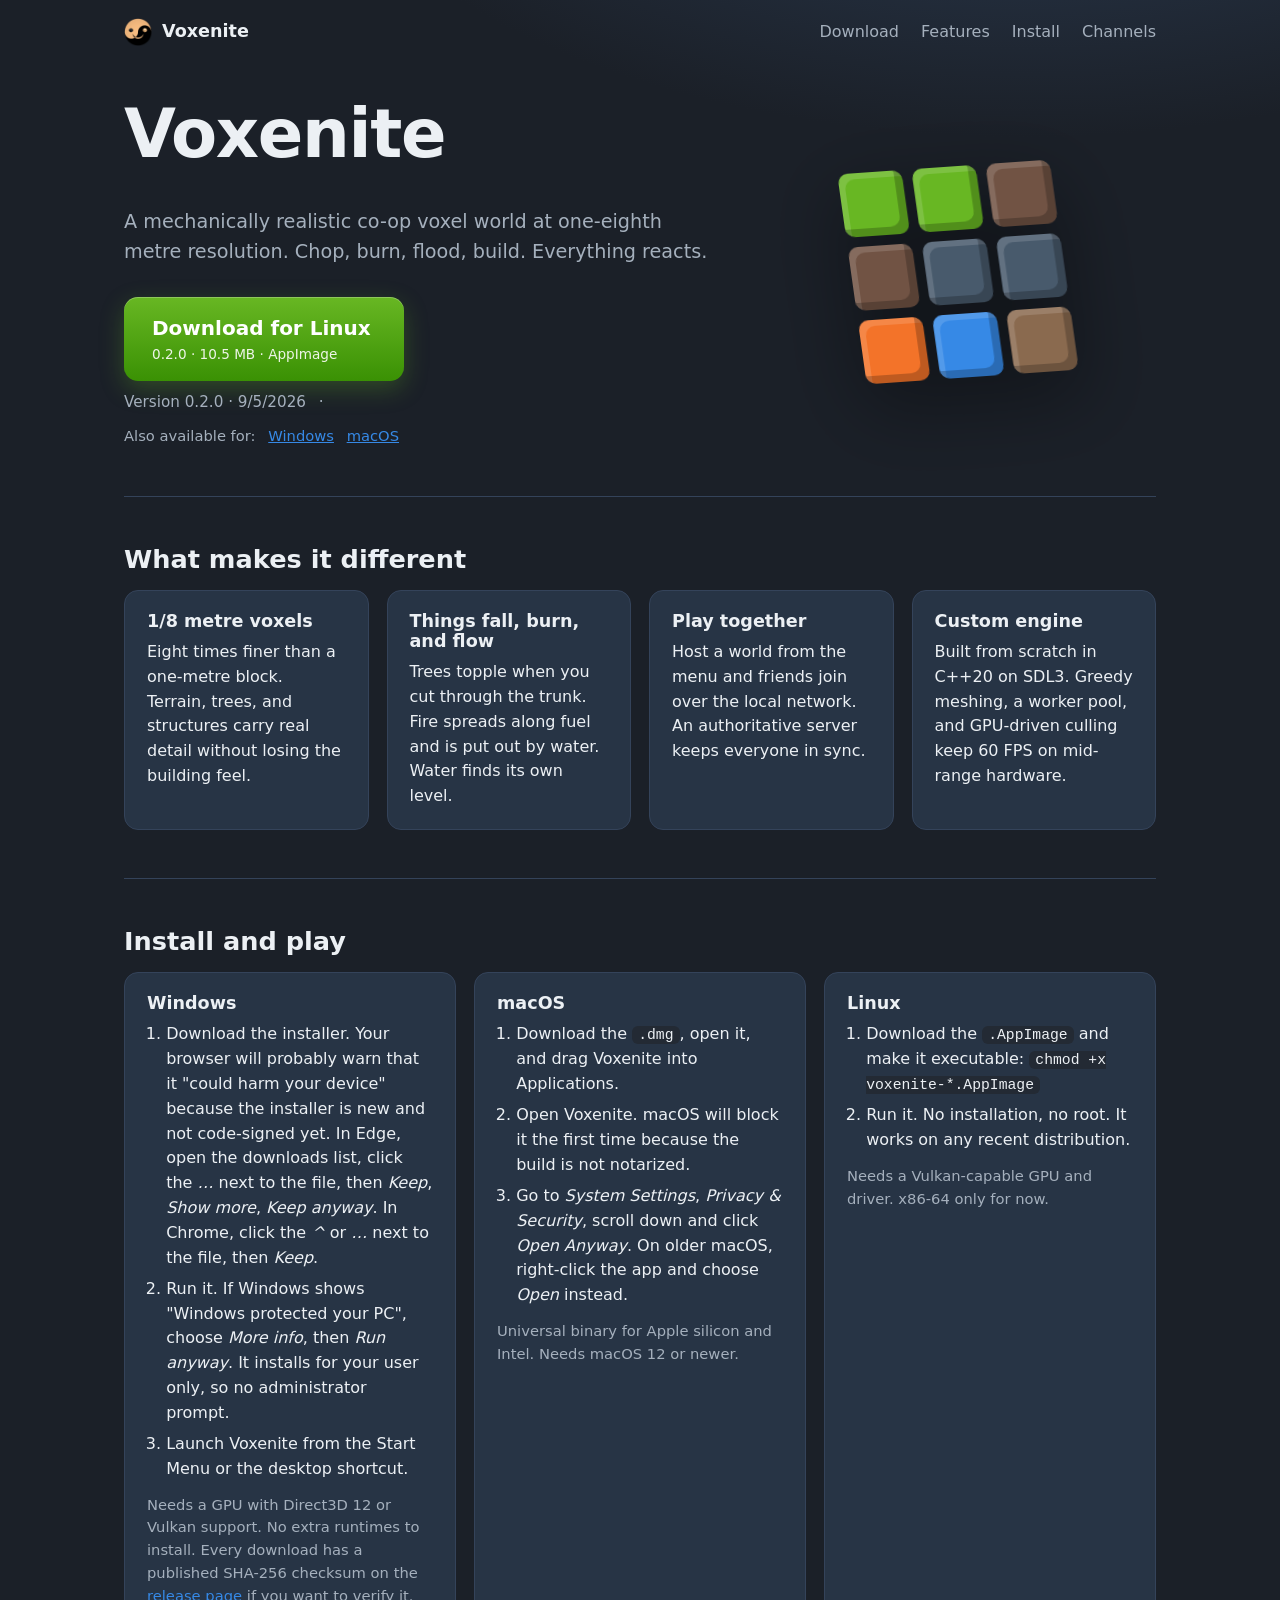
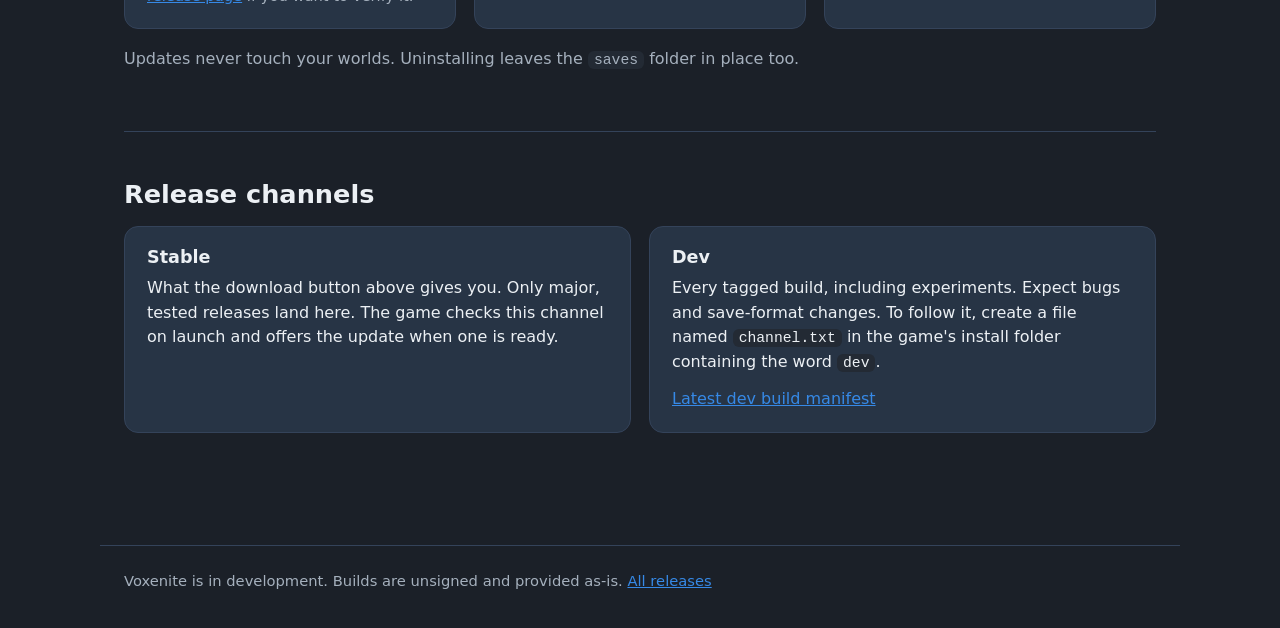
==== index.html @ 1192e695 "Deploy site from dd9887027c17890cd66382bb7275e4c3e4769a57 gharvhel/Voxenite@dd9887027c17890cd66382bb" ====
<!doctype html>
<html lang="en">
<head>
  <meta charset="utf-8">
  <meta name="viewport" content="width=device-width, initial-scale=1">
  <title>Voxenite</title>
  <meta name="description" content="Voxenite is a mechanically realistic co-op voxel game with 1/8 metre voxels. Download for Windows, macOS, or Linux and play.">
  <link rel="icon" type="image/png" href="icon.png">
  <link rel="stylesheet" href="styles.css">
</head>
<body>

<header class="top">
  <a class="brand" href="./">
    <img src="icon.png" alt="" width="28" height="28">
    <span>Voxenite</span>
  </a>
  <nav>
    <a href="#download">Download</a>
    <a href="#features">Features</a>
    <a href="#install">Install</a>
    <a href="#channels">Channels</a>
  </nav>
</header>

<main>

  <section class="hero" id="download">
    <div class="hero-copy">
      <h1>Voxenite</h1>
      <p class="tagline">
        A mechanically realistic co-op voxel world at one-eighth metre resolution.
        Chop, burn, flood, build. Everything reacts.
      </p>

      <div class="download-box" data-state="loading">
        <a class="btn-download" id="download-btn" href="#other-platforms" rel="noopener">
          <span class="btn-label" id="download-label">Checking latest version…</span>
          <span class="btn-sub" id="download-sub"></span>
        </a>
        <p class="download-meta">
          <span id="version-line">Version: loading</span>
          <span class="dot" aria-hidden="true">·</span>
          <span id="download-count">Counting downloads…</span>
        </p>
        <p class="other-platforms" id="other-platforms">
          Also available for:
          <a data-platform="windows-x64" href="#">Windows</a>
          <a data-platform="macos-universal" href="#">macOS</a>
          <a data-platform="linux-x64" href="#">Linux</a>
        </p>
        <p class="not-yet" id="not-yet" hidden>
          The first public release is not out yet. Check back soon.
        </p>
      </div>
    </div>

    <div class="hero-art" aria-hidden="true">
      <!-- Decorative voxel stack. Replace with a real screenshot when you have one:
           <img src="screenshots/hero.png" alt="Voxenite gameplay"> -->
      <div class="voxel-stack">
        <span class="vx grass"></span><span class="vx grass"></span><span class="vx dirt"></span>
        <span class="vx dirt"></span><span class="vx stone"></span><span class="vx stone"></span>
        <span class="vx fire"></span><span class="vx water"></span><span class="vx wood"></span>
      </div>
    </div>
  </section>

  <section class="features" id="features">
    <h2>What makes it different</h2>
    <div class="grid">
      <article>
        <h3>1/8 metre voxels</h3>
        <p>Eight times finer than a one-metre block. Terrain, trees, and structures carry real detail without losing the building feel.</p>
      </article>
      <article>
        <h3>Things fall, burn, and flow</h3>
        <p>Trees topple when you cut through the trunk. Fire spreads along fuel and is put out by water. Water finds its own level.</p>
      </article>
      <article>
        <h3>Play together</h3>
        <p>Host a world from the menu and friends join over the local network. An authoritative server keeps everyone in sync.</p>
      </article>
      <article>
        <h3>Custom engine</h3>
        <p>Built from scratch in C++20 on SDL3. Greedy meshing, a worker pool, and GPU-driven culling keep 60 FPS on mid-range hardware.</p>
      </article>
    </div>
  </section>

  <section class="install" id="install">
    <h2>Install and play</h2>
    <div class="grid three">
      <article>
        <h3>Windows</h3>
        <ol>
          <li>Download the installer. Your browser will probably warn that it "could harm your device" because the installer is new and not code-signed yet. In Edge, open the downloads list, click the <em>…</em> next to the file, then <em>Keep</em>, <em>Show more</em>, <em>Keep anyway</em>. In Chrome, click the <em>^</em> or <em>…</em> next to the file, then <em>Keep</em>.</li>
          <li>Run it. If Windows shows "Windows protected your PC", choose <em>More info</em>, then <em>Run anyway</em>. It installs for your user only, so no administrator prompt.</li>
          <li>Launch Voxenite from the Start Menu or the desktop shortcut.</li>
        </ol>
        <p class="req">Needs a GPU with Direct3D 12 or Vulkan support. No extra runtimes to install. Every download has a published SHA-256 checksum on the <a id="win-release-link" href="https://github.com/gharvhel/voxenite-releases/releases/latest">release page</a> if you want to verify it.</p>
      </article>
      <article>
        <h3>macOS</h3>
        <ol>
          <li>Download the <code>.dmg</code>, open it, and drag Voxenite into Applications.</li>
          <li>Open Voxenite. macOS will block it the first time because the build is not notarized.</li>
          <li>Go to <em>System Settings</em>, <em>Privacy &amp; Security</em>, scroll down and click <em>Open Anyway</em>. On older macOS, right-click the app and choose <em>Open</em> instead.</li>
        </ol>
        <p class="req">Universal binary for Apple silicon and Intel. Needs macOS 12 or newer.</p>
      </article>
      <article>
        <h3>Linux</h3>
        <ol>
          <li>Download the <code>.AppImage</code> and make it executable: <code>chmod +x voxenite-*.AppImage</code></li>
          <li>Run it. No installation, no root. It works on any recent distribution.</li>
        </ol>
        <p class="req">Needs a Vulkan-capable GPU and driver. x86-64 only for now.</p>
      </article>
    </div>
    <p class="note">
      Updates never touch your worlds. Uninstalling leaves the <code>saves</code> folder in place too.
    </p>
  </section>

  <section class="channels" id="channels">
    <h2>Release channels</h2>
    <div class="grid two">
      <article>
        <h3>Stable</h3>
        <p>What the download button above gives you. Only major, tested releases land here. The game checks this channel on launch and offers the update when one is ready.</p>
      </article>
      <article>
        <h3>Dev</h3>
        <p>Every tagged build, including experiments. Expect bugs and save-format changes. To follow it, create a file named <code>channel.txt</code> in the game's install folder containing the word <code>dev</code>.</p>
        <p><a id="dev-link" href="channels/dev.json">Latest dev build manifest</a></p>
      </article>
    </div>
  </section>

</main>

<footer>
  <p>Voxenite is in development. Builds are unsigned and provided as-is.
     <a id="releases-link" href="#">All releases</a></p>
</footer>

<script src="app.js"></script>
</body>
</html>
---- styles.css ----
/* Voxenite site. Palette follows the elementary OS swatches used in-game:
   Blueberry #3689e6, Lime #68b723, Strawberry #c6262e, Banana #f9c440,
   Orange #f37329, Cocoa #715344, Slate #485a6c, Silver #d4d4d4, Black #333. */

:root {
  --bg: #1b2028;
  --bg-2: #232a34;
  --card: #273445;
  --text: #ecf0f4;
  --muted: #a5b0bd;
  --line: #34435a;
  --blueberry: #3689e6;
  --blueberry-dark: #0d52bf;
  --lime: #68b723;
  --lime-dark: #3a9104;
  --strawberry: #c6262e;
  --banana: #f9c440;
  --orange: #f37329;
  --cocoa: #715344;
  --silver: #d4d4d4;
  --slate: #485a6c;
  --radius: 14px;
  --max: 1080px;
}

* { box-sizing: border-box; }
html { scroll-behavior: smooth; }
body {
  margin: 0;
  font: 16px/1.55 system-ui, -apple-system, "Segoe UI", Roboto, Ubuntu, sans-serif;
  color: var(--text);
  background: radial-gradient(1200px 600px at 80% -10%, #2c3d55 0%, var(--bg) 60%);
  min-height: 100vh;
}
a { color: var(--blueberry); }
code { background: var(--bg-2); padding: 1px 6px; border-radius: 6px; font-size: 0.92em; }
h1, h2, h3 { line-height: 1.15; margin: 0 0 0.5em; }
h2 { font-size: 1.6rem; margin-bottom: 1rem; }
h3 { font-size: 1.1rem; }
p { margin: 0 0 0.75em; }

.top {
  max-width: var(--max); margin: 0 auto; padding: 18px 24px;
  display: flex; align-items: center; justify-content: space-between; gap: 16px;
}
.brand { display: flex; align-items: center; gap: 10px; color: var(--text); text-decoration: none; font-weight: 700; font-size: 1.1rem; }
.brand img { border-radius: 6px; }
.top nav { display: flex; gap: 22px; }
.top nav a { color: var(--muted); text-decoration: none; font-weight: 500; }
.top nav a:hover { color: var(--text); }

main { max-width: var(--max); margin: 0 auto; padding: 0 24px 64px; }
section { padding: 48px 0; border-top: 1px solid var(--line); }
section:first-of-type { border-top: 0; }

/* Hero */
.hero { display: grid; grid-template-columns: 1.2fr 0.8fr; gap: 40px; align-items: center; padding-top: 32px; }
.hero h1 { font-size: clamp(2.6rem, 6vw, 4.2rem); letter-spacing: -0.02em; }
.tagline { font-size: 1.2rem; color: var(--muted); max-width: 34em; margin-bottom: 1.6em; }

.download-box { display: flex; flex-direction: column; gap: 10px; }
.btn-download {
  display: inline-flex; flex-direction: column; align-items: flex-start;
  align-self: flex-start;
  padding: 16px 28px; border-radius: var(--radius);
  background: linear-gradient(180deg, var(--lime) 0%, var(--lime-dark) 100%);
  color: #fff; text-decoration: none; font-weight: 700; font-size: 1.25rem;
  box-shadow: 0 8px 24px rgba(104, 183, 35, 0.28), inset 0 1px 0 rgba(255,255,255,0.25);
  transition: transform 120ms ease, box-shadow 120ms ease, filter 120ms ease;
  min-width: 280px;
}
.btn-download:hover { transform: translateY(-1px); filter: brightness(1.05); }
.btn-download:active { transform: translateY(1px); }
.btn-sub { font-size: 0.85rem; font-weight: 500; opacity: 0.9; }
.btn-sub:empty { display: none; }
.download-box[data-state="loading"] .btn-download,
.download-box[data-state="unavailable"] .btn-download {
  background: var(--slate); box-shadow: none; cursor: default; filter: none; transform: none;
}
.download-meta { color: var(--muted); font-size: 0.95rem; margin: 0; }
.dot { margin: 0 8px; }
.other-platforms { color: var(--muted); font-size: 0.92rem; margin: 0; }
.other-platforms a { margin-left: 8px; }
.other-platforms a[aria-current="true"] { display: none; }
.not-yet { color: var(--banana); font-weight: 600; }

/* Decorative voxel stack */
.hero-art { display: flex; justify-content: center; }
.voxel-stack {
  display: grid; grid-template-columns: repeat(3, 64px); gap: 10px;
  transform: rotate(-8deg) skewY(4deg);
  filter: drop-shadow(0 24px 40px rgba(0,0,0,0.45));
}
.vx { width: 64px; height: 64px; border-radius: 10px; display: block;
      box-shadow: inset -8px -8px 0 rgba(0,0,0,0.22), inset 6px 6px 0 rgba(255,255,255,0.14); }
.vx.grass { background: var(--lime); }
.vx.dirt  { background: var(--cocoa); }
.vx.stone { background: var(--slate); }
.vx.fire  { background: var(--orange); }
.vx.water { background: var(--blueberry); }
.vx.wood  { background: #8a6a4f; }

/* Grids */
.grid { display: grid; gap: 18px; grid-template-columns: repeat(4, 1fr); }
.grid.three { grid-template-columns: repeat(3, 1fr); }
.grid.two { grid-template-columns: repeat(2, 1fr); }
.grid article {
  background: var(--card); border: 1px solid var(--line); border-radius: var(--radius);
  padding: 20px 22px;
}
.grid article p:last-child { margin-bottom: 0; }
.grid ol { padding-left: 1.2em; margin: 0 0 0.75em; }
.grid li { margin-bottom: 0.4em; }
.req { color: var(--muted); font-size: 0.92rem; }
.note { color: var(--muted); margin-top: 18px; }

footer { max-width: var(--max); margin: 0 auto; padding: 24px; color: var(--muted); border-top: 1px solid var(--line); font-size: 0.92rem; }

@media (max-width: 860px) {
  .hero { grid-template-columns: 1fr; }
  .hero-art { display: none; }
  .grid, .grid.three, .grid.two { grid-template-columns: 1fr; }
  .top nav { display: none; }
}
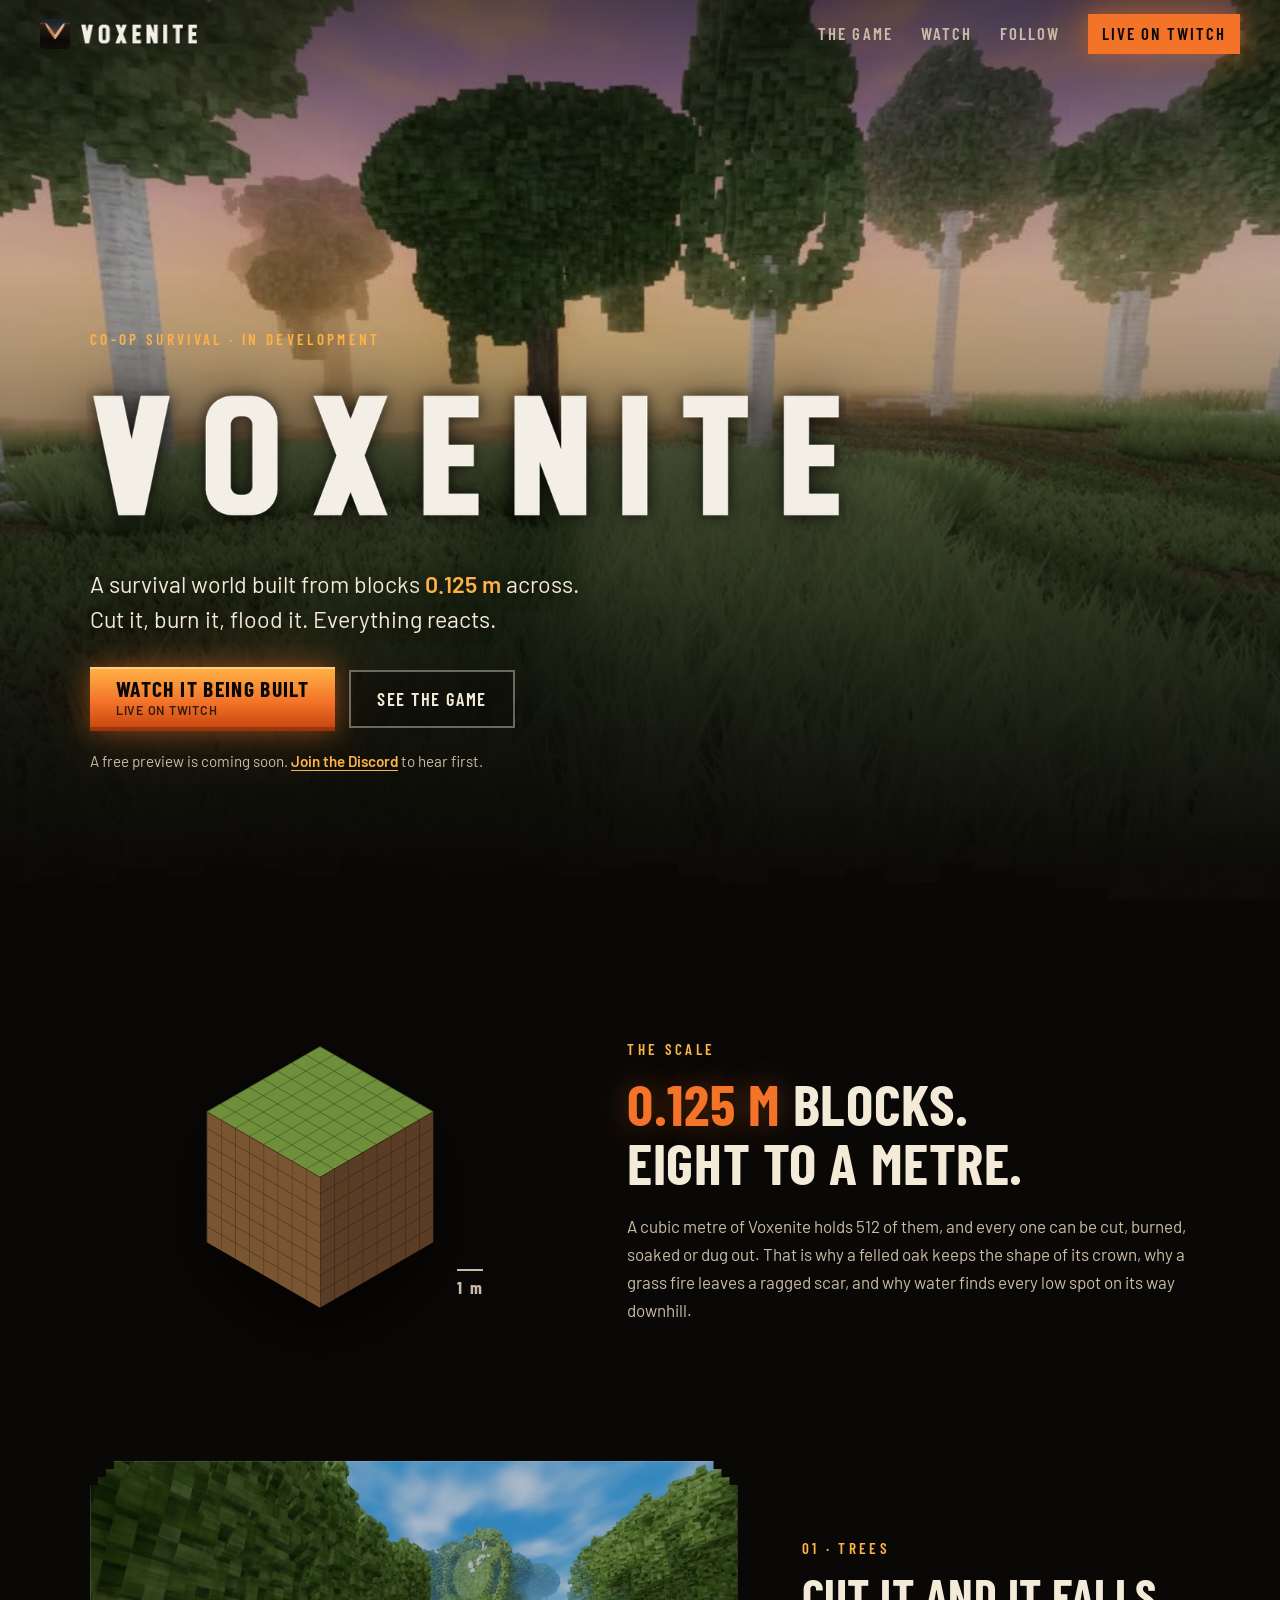
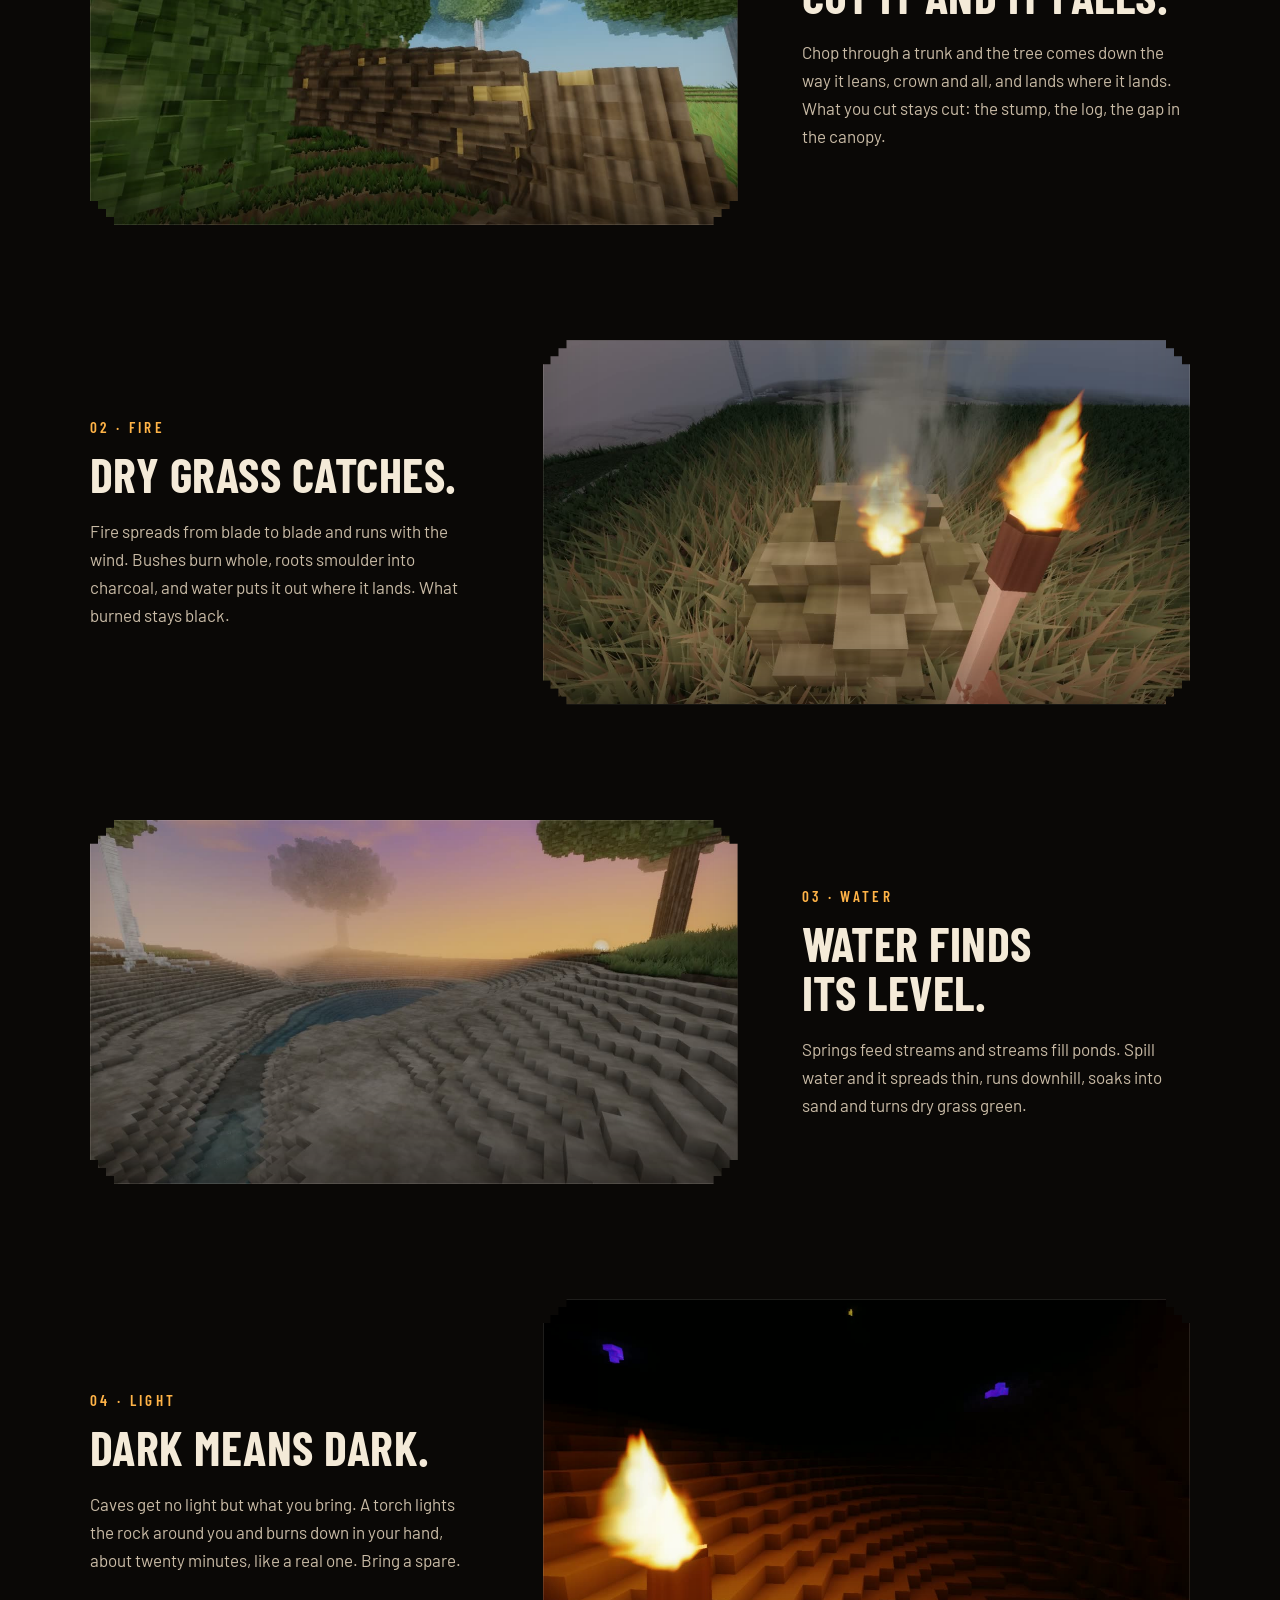
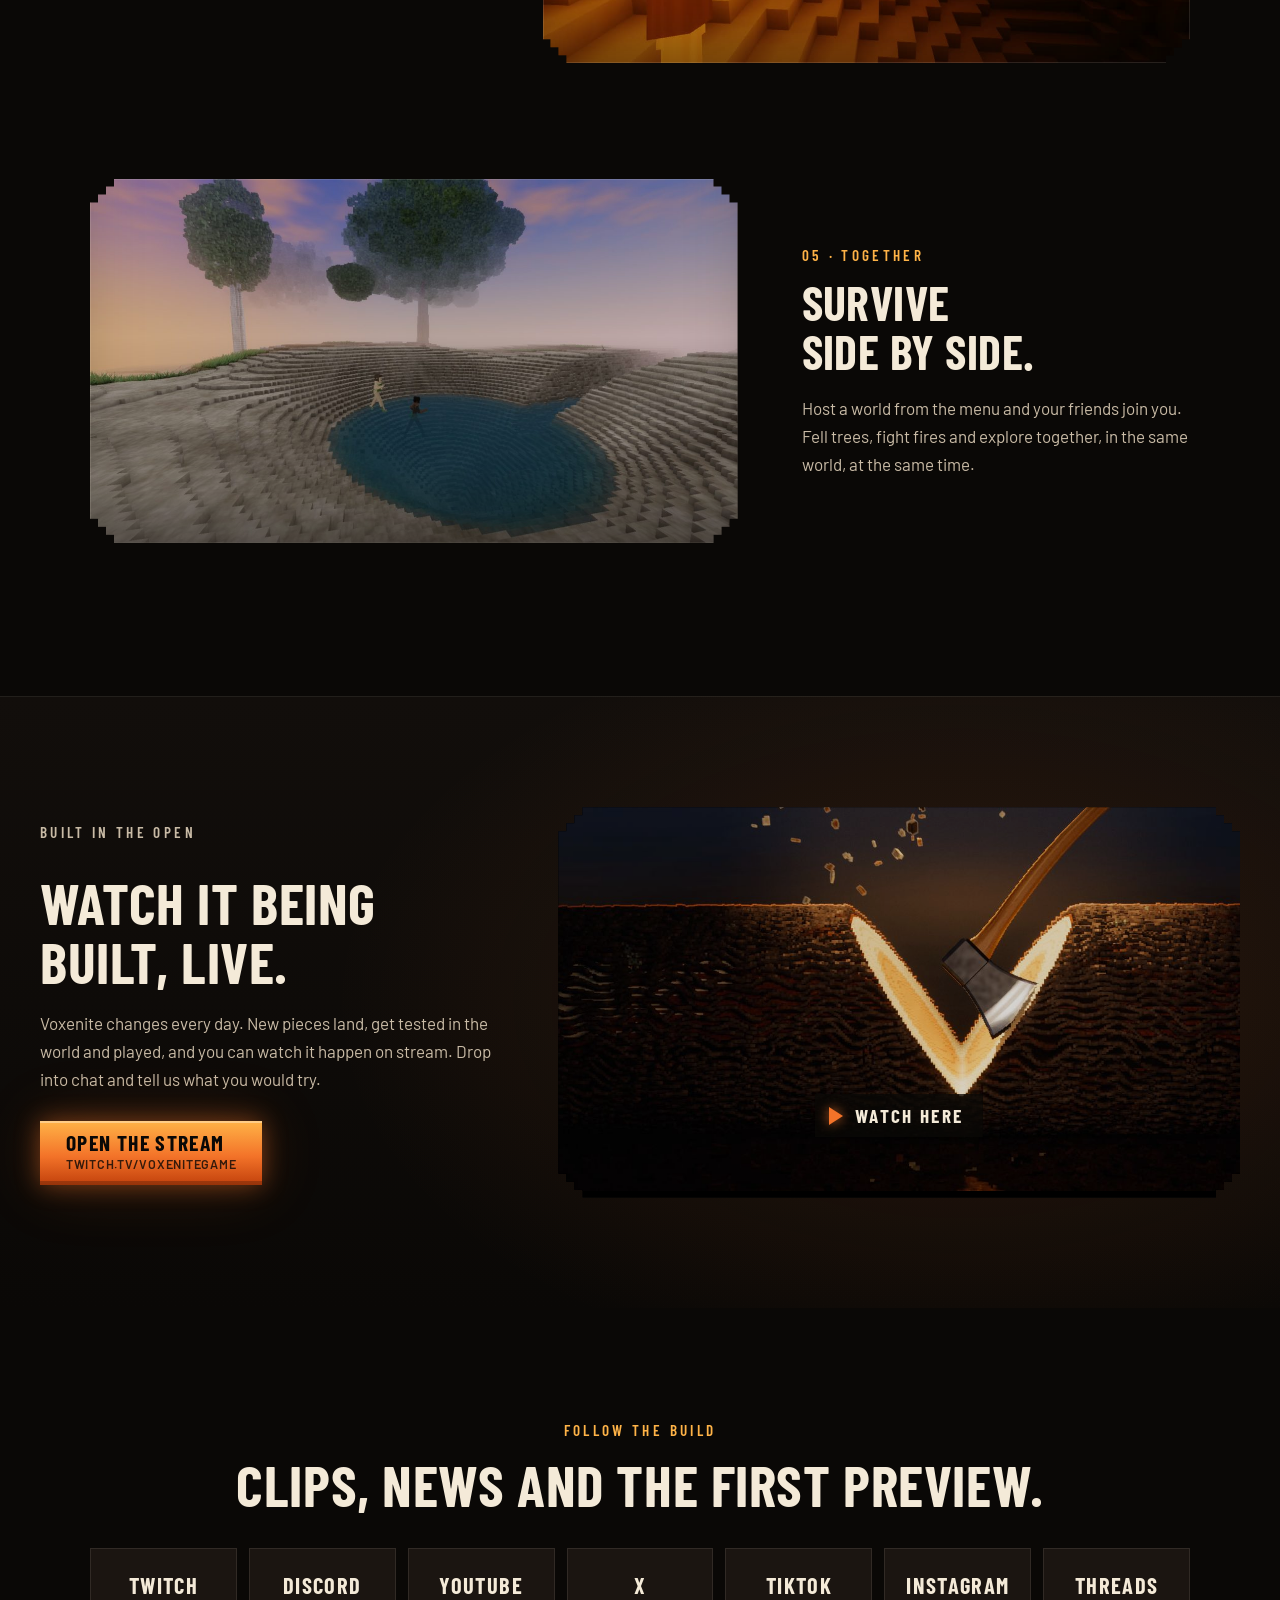
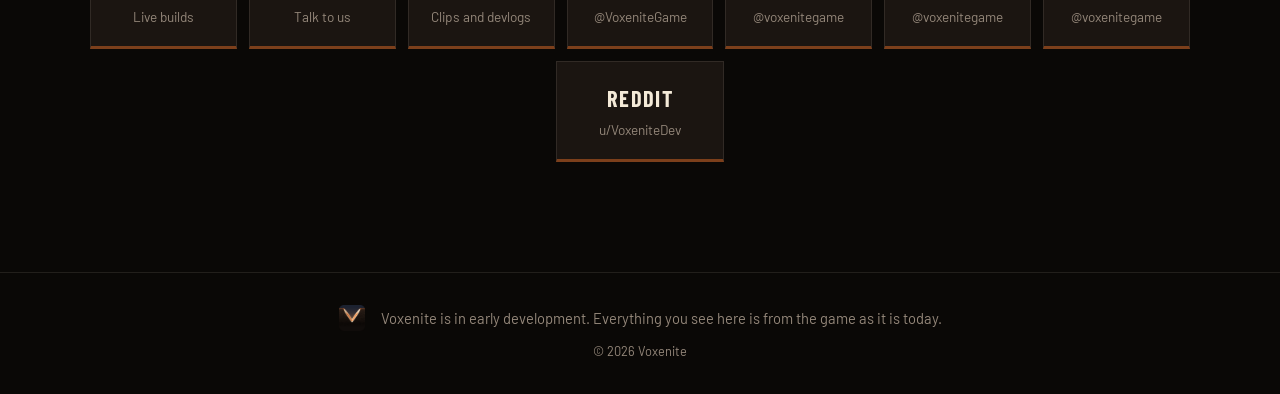
==== commit 7d9521bc: "Deploy site from 2b014451e715653677f1d67809c067d06c9397c7 gharvhel/Voxenite@2b014451e715653677f1d678" ====
--- a/index.html
+++ b/index.html
@@ -4,147 +4,258 @@
   <meta charset="utf-8">
   <meta name="viewport" content="width=device-width, initial-scale=1">
   <title>Voxenite</title>
-  <meta name="description" content="Voxenite is a mechanically realistic co-op voxel game with 1/8 metre voxels. Download for Windows, macOS, or Linux and play.">
+  <meta name="description" content="Voxenite is a realistic co-op survival game built from blocks 0.125 m across. Trees fall, fire spreads, water flows. In development: watch it being built live.">
+  <meta name="theme-color" content="#0a0806">
+  <meta property="og:type" content="website">
+  <meta property="og:title" content="Voxenite">
+  <meta property="og:description" content="A realistic co-op survival world built from blocks 0.125 m across. Cut it, burn it, flood it. Everything reacts.">
+  <meta property="og:url" content="https://voxenite.com/">
+  <meta property="og:image" content="https://voxenite.com/media/og.jpg">
+  <meta name="twitter:card" content="summary_large_image">
   <link rel="icon" type="image/png" href="icon.png">
+  <link rel="preconnect" href="https://fonts.googleapis.com">
+  <link rel="preconnect" href="https://fonts.gstatic.com" crossorigin>
+  <link rel="stylesheet" href="https://fonts.googleapis.com/css2?family=Barlow+Condensed:wght@500;600;700&family=Barlow:wght@400;500;600&display=swap">
   <link rel="stylesheet" href="styles.css">
 </head>
 <body>
 
-<header class="top">
-  <a class="brand" href="./">
-    <img src="icon.png" alt="" width="28" height="28">
-    <span>Voxenite</span>
+<header class="top" id="top">
+  <a class="brand" href="./" aria-label="Voxenite home">
+    <img src="icon.png" alt="" width="30" height="30">
+    <img class="brand-word" src="media/wordmark.png" alt="Voxenite" width="120" height="28">
   </a>
-  <nav>
-    <a href="#download">Download</a>
-    <a href="#features">Features</a>
-    <a href="#install">Install</a>
-    <a href="#channels">Channels</a>
+  <nav aria-label="Sections">
+    <a href="#game">The game</a>
+    <a href="#watch">Watch</a>
+    <a href="#follow">Follow</a>
+    <a class="nav-live" href="https://www.twitch.tv/voxenitegame" rel="noopener">Live on Twitch</a>
   </nav>
 </header>
 
 <main>
 
-  <section class="hero" id="download">
-    <div class="hero-copy">
-      <h1>Voxenite</h1>
-      <p class="tagline">
-        A mechanically realistic co-op voxel world at one-eighth metre resolution.
-        Chop, burn, flood, build. Everything reacts.
-      </p>
-
-      <div class="download-box" data-state="loading">
-        <a class="btn-download" id="download-btn" href="#other-platforms" rel="noopener">
-          <span class="btn-label" id="download-label">Checking latest version…</span>
-          <span class="btn-sub" id="download-sub"></span>
+  <section class="hero" aria-labelledby="hero-title">
+    <video class="hero-video" autoplay muted loop playsinline preload="auto"
+           poster="media/dawn-forest.jpg" aria-hidden="true">
+      <source src="media/dawn-forest.mp4" type="video/mp4">
+    </video>
+    <div class="hero-shade" aria-hidden="true"></div>
+    <div class="embers" aria-hidden="true">
+      <i></i><i></i><i></i><i></i><i></i><i></i><i></i><i></i><i></i><i></i><i></i><i></i>
+    </div>
+
+    <div class="hero-inner">
+      <p class="eyebrow">Co-op survival &middot; in development</p>
+      <h1 id="hero-title">
+        <img class="hero-word" src="media/wordmark.png" alt="Voxenite" width="1000" height="236">
+      </h1>
+      <p class="hero-line">A survival world built from blocks <strong>0.125&nbsp;m</strong> across.<br>
+        Cut it, burn it, flood it. Everything reacts.</p>
+      <div class="cta">
+        <a class="btn btn-ember" href="https://www.twitch.tv/voxenitegame" rel="noopener">
+          <span class="btn-label">Watch it being built</span>
+          <span class="btn-sub">Live on Twitch</span>
         </a>
-        <p class="download-meta">
-          <span id="version-line">Version: loading</span>
-          <span class="dot" aria-hidden="true">·</span>
-          <span id="download-count">Counting downloads…</span>
-        </p>
-        <p class="other-platforms" id="other-platforms">
-          Also available for:
-          <a data-platform="windows-x64" href="#">Windows</a>
-          <a data-platform="macos-universal" href="#">macOS</a>
-          <a data-platform="linux-x64" href="#">Linux</a>
-        </p>
-        <p class="not-yet" id="not-yet" hidden>
-          The first public release is not out yet. Check back soon.
-        </p>
-      </div>
-    </div>
-
-    <div class="hero-art" aria-hidden="true">
-      <!-- Decorative voxel stack. Replace with a real screenshot when you have one:
-           <img src="screenshots/hero.png" alt="Voxenite gameplay"> -->
-      <div class="voxel-stack">
-        <span class="vx grass"></span><span class="vx grass"></span><span class="vx dirt"></span>
-        <span class="vx dirt"></span><span class="vx stone"></span><span class="vx stone"></span>
-        <span class="vx fire"></span><span class="vx water"></span><span class="vx wood"></span>
-      </div>
-    </div>
-  </section>
-
-  <section class="features" id="features">
-    <h2>What makes it different</h2>
-    <div class="grid">
-      <article>
-        <h3>1/8 metre voxels</h3>
-        <p>Eight times finer than a one-metre block. Terrain, trees, and structures carry real detail without losing the building feel.</p>
-      </article>
-      <article>
-        <h3>Things fall, burn, and flow</h3>
-        <p>Trees topple when you cut through the trunk. Fire spreads along fuel and is put out by water. Water finds its own level.</p>
-      </article>
-      <article>
-        <h3>Play together</h3>
-        <p>Host a world from the menu and friends join over the local network. An authoritative server keeps everyone in sync.</p>
-      </article>
-      <article>
-        <h3>Custom engine</h3>
-        <p>Built from scratch in C++20 on SDL3. Greedy meshing, a worker pool, and GPU-driven culling keep 60 FPS on mid-range hardware.</p>
-      </article>
-    </div>
-  </section>
-
-  <section class="install" id="install">
-    <h2>Install and play</h2>
-    <div class="grid three">
-      <article>
-        <h3>Windows</h3>
-        <ol>
-          <li>Download the installer. Your browser will probably warn that it "could harm your device" because the installer is new and not code-signed yet. In Edge, open the downloads list, click the <em>…</em> next to the file, then <em>Keep</em>, <em>Show more</em>, <em>Keep anyway</em>. In Chrome, click the <em>^</em> or <em>…</em> next to the file, then <em>Keep</em>.</li>
-          <li>Run it. If Windows shows "Windows protected your PC", choose <em>More info</em>, then <em>Run anyway</em>. It installs for your user only, so no administrator prompt.</li>
-          <li>Launch Voxenite from the Start Menu or the desktop shortcut.</li>
-        </ol>
-        <p class="req">Needs a GPU with Direct3D 12 or Vulkan support. No extra runtimes to install. Every download has a published SHA-256 checksum on the <a id="win-release-link" href="https://github.com/gharvhel/voxenite-releases/releases/latest">release page</a> if you want to verify it.</p>
-      </article>
-      <article>
-        <h3>macOS</h3>
-        <ol>
-          <li>Download the <code>.dmg</code>, open it, and drag Voxenite into Applications.</li>
-          <li>Open Voxenite. macOS will block it the first time because the build is not notarized.</li>
-          <li>Go to <em>System Settings</em>, <em>Privacy &amp; Security</em>, scroll down and click <em>Open Anyway</em>. On older macOS, right-click the app and choose <em>Open</em> instead.</li>
-        </ol>
-        <p class="req">Universal binary for Apple silicon and Intel. Needs macOS 12 or newer.</p>
-      </article>
-      <article>
-        <h3>Linux</h3>
-        <ol>
-          <li>Download the <code>.AppImage</code> and make it executable: <code>chmod +x voxenite-*.AppImage</code></li>
-          <li>Run it. No installation, no root. It works on any recent distribution.</li>
-        </ol>
-        <p class="req">Needs a Vulkan-capable GPU and driver. x86-64 only for now.</p>
-      </article>
-    </div>
-    <p class="note">
-      Updates never touch your worlds. Uninstalling leaves the <code>saves</code> folder in place too.
-    </p>
-  </section>
-
-  <section class="channels" id="channels">
-    <h2>Release channels</h2>
-    <div class="grid two">
-      <article>
-        <h3>Stable</h3>
-        <p>What the download button above gives you. Only major, tested releases land here. The game checks this channel on launch and offers the update when one is ready.</p>
-      </article>
-      <article>
-        <h3>Dev</h3>
-        <p>Every tagged build, including experiments. Expect bugs and save-format changes. To follow it, create a file named <code>channel.txt</code> in the game's install folder containing the word <code>dev</code>.</p>
-        <p><a id="dev-link" href="channels/dev.json">Latest dev build manifest</a></p>
-      </article>
-    </div>
+        <a class="btn btn-ghost" href="#game">See the game</a>
+      </div>
+      <p class="soon">A free preview is coming soon. <a href="https://discord.gg/utfrQwDee" rel="noopener">Join the Discord</a> to hear first.</p>
+    </div>
+
+    <svg class="horizon" viewBox="0 0 1600 64" preserveAspectRatio="none" aria-hidden="true">
+      <path d="M0 64V40h48v-8h56v8h40v-16h64v8h48v-16h72v8h40v8h56v-24h48v8h64v16h40v-8h56v-8h48v16h72V24h40v-8h56v16h48v8h64v-16h40v8h56v-8h48v16h72v-24h40v8h56v8h48v16h64V64Z" fill="currentColor"/>
+    </svg>
+  </section>
+
+  <section class="scale" aria-labelledby="scale-title">
+    <div class="scale-art" aria-hidden="true">
+      <svg viewBox="0 0 260 240" class="cube">
+        <defs>
+          <pattern id="grid-top" width="12.5" height="12.5" patternUnits="userSpaceOnUse">
+            <path d="M12.5 0H0V12.5" fill="none" stroke="rgba(10,8,6,.45)" stroke-width="1"/>
+          </pattern>
+        </defs>
+        <g transform="translate(130 20)">
+          <g transform="matrix(0.866 0.5 -0.866 0.5 0 0)">
+            <rect width="100" height="100" fill="#6f8f3a"/>
+            <rect width="100" height="100" fill="url(#grid-top)"/>
+          </g>
+          <g transform="matrix(0.866 0.5 0 1 -86.6 50)">
+            <rect width="100" height="100" fill="#7a5532"/>
+            <rect width="100" height="100" fill="url(#grid-top)"/>
+          </g>
+          <g transform="matrix(0.866 -0.5 0 1 0 100)">
+            <rect width="100" height="100" fill="#5a3d24"/>
+            <rect width="100" height="100" fill="url(#grid-top)"/>
+          </g>
+        </g>
+      </svg>
+      <span class="scale-tag">1 m</span>
+    </div>
+    <div class="scale-copy">
+      <p class="eyebrow">The scale</p>
+      <h2 id="scale-title"><span class="big">0.125 m</span> blocks. Eight to a metre.</h2>
+      <p>A cubic metre of Voxenite holds 512 of them, and every one can be cut, burned, soaked or dug out.
+        That is why a felled oak keeps the shape of its crown, why a grass fire leaves a ragged scar,
+        and why water finds every low spot on its way downhill.</p>
+    </div>
+  </section>
+
+  <section class="features" id="game" aria-label="The game">
+
+    <article class="feature">
+      <figure class="clip">
+        <video muted loop playsinline preload="none" poster="media/oak-falls.jpg" aria-label="An oak is cut through and falls">
+          <source src="media/oak-falls.mp4" type="video/mp4">
+        </video>
+      </figure>
+      <div class="feature-copy">
+        <p class="num">01 &middot; Trees</p>
+        <h2>Cut it and it falls.</h2>
+        <p>Chop through a trunk and the tree comes down the way it leans, crown and all, and lands where it lands.
+          What you cut stays cut: the stump, the log, the gap in the canopy.</p>
+      </div>
+    </article>
+
+    <article class="feature flip">
+      <figure class="clip">
+        <video muted loop playsinline preload="none" poster="media/grass-catches.jpg" aria-label="A torch lights a dry shrub">
+          <source src="media/grass-catches.mp4" type="video/mp4">
+        </video>
+      </figure>
+      <div class="feature-copy">
+        <p class="num">02 &middot; Fire</p>
+        <h2>Dry grass catches.</h2>
+        <p>Fire spreads from blade to blade and runs with the wind. Bushes burn whole, roots smoulder into charcoal,
+          and water puts it out where it lands. What burned stays black.</p>
+      </div>
+    </article>
+
+    <article class="feature">
+      <figure class="clip">
+        <video muted loop playsinline preload="none" poster="media/sunset-pond.jpg" aria-label="A stream feeds a pond at sunset">
+          <source src="media/sunset-pond.mp4" type="video/mp4">
+        </video>
+      </figure>
+      <div class="feature-copy">
+        <p class="num">03 &middot; Water</p>
+        <h2>Water finds its level.</h2>
+        <p>Springs feed streams and streams fill ponds. Spill water and it spreads thin, runs downhill,
+          soaks into sand and turns dry grass green.</p>
+      </div>
+    </article>
+
+    <article class="feature flip">
+      <figure class="clip">
+        <video muted loop playsinline preload="none" poster="media/cave-torch.jpg" aria-label="A torch lights the way into a cave">
+          <source src="media/cave-torch.mp4" type="video/mp4">
+        </video>
+      </figure>
+      <div class="feature-copy">
+        <p class="num">04 &middot; Light</p>
+        <h2>Dark means dark.</h2>
+        <p>Caves get no light but what you bring. A torch lights the rock around you and burns down in your hand,
+          about twenty minutes, like a real one. Bring a spare.</p>
+      </div>
+    </article>
+
+    <article class="feature">
+      <figure class="clip">
+        <img src="media/together.jpg" width="1280" height="720" loading="lazy" alt="Two players swim across a pond at dusk">
+      </figure>
+      <div class="feature-copy">
+        <p class="num">05 &middot; Together</p>
+        <h2>Survive side by side.</h2>
+        <p>Host a world from the menu and your friends join you. Fell trees, fight fires and explore together,
+          in the same world, at the same time.</p>
+      </div>
+    </article>
+
+  </section>
+
+  <section class="watch" id="watch" aria-labelledby="watch-title">
+    <div class="watch-copy">
+      <p class="eyebrow">Built in the open</p>
+      <h2 id="watch-title">Watch it being built, live.</h2>
+      <p>Voxenite changes every day. New pieces land, get tested in the world and played,
+        and you can watch it happen on stream. Drop into chat and tell us what you would try.</p>
+      <a class="btn btn-ember" href="https://www.twitch.tv/voxenitegame" rel="noopener">
+        <span class="btn-label">Open the stream</span>
+        <span class="btn-sub">twitch.tv/voxenitegame</span>
+      </a>
+    </div>
+    <div class="player" id="player">
+      <button class="player-facade" type="button" id="player-load" aria-label="Load the live stream player">
+        <img src="media/ember-v.jpg" alt="" width="1920" height="620" loading="lazy">
+        <span class="play"><span class="play-ring"></span>Watch here</span>
+      </button>
+    </div>
+  </section>
+
+  <section class="follow" id="follow" aria-labelledby="follow-title">
+    <p class="eyebrow">Follow the build</p>
+    <h2 id="follow-title">Clips, news and the first preview.</h2>
+    <ul class="follow-links">
+      <li><a href="https://www.twitch.tv/voxenitegame" rel="noopener"><span>Twitch</span><small>Live builds</small></a></li>
+      <li><a href="https://discord.gg/utfrQwDee" rel="noopener"><span>Discord</span><small>Talk to us</small></a></li>
+      <li><a href="https://www.youtube.com/@voxenitegame" rel="noopener"><span>YouTube</span><small>Clips and devlogs</small></a></li>
+      <li><a href="https://x.com/VoxeniteGame" rel="noopener"><span>X</span><small>@VoxeniteGame</small></a></li>
+      <li><a href="https://www.tiktok.com/@voxenitegame" rel="noopener"><span>TikTok</span><small>@voxenitegame</small></a></li>
+      <li><a href="https://www.instagram.com/voxenitegame" rel="noopener"><span>Instagram</span><small>@voxenitegame</small></a></li>
+      <li><a href="https://www.threads.com/@voxenitegame" rel="noopener"><span>Threads</span><small>@voxenitegame</small></a></li>
+      <li><a href="https://www.reddit.com/user/VoxeniteDev" rel="noopener"><span>Reddit</span><small>u/VoxeniteDev</small></a></li>
+    </ul>
   </section>
 
 </main>
 
 <footer>
-  <p>Voxenite is in development. Builds are unsigned and provided as-is.
-     <a id="releases-link" href="#">All releases</a></p>
+  <img src="icon.png" alt="" width="26" height="26">
+  <p>Voxenite is in early development. Everything you see here is from the game as it is today.</p>
+  <p class="copy">&copy; 2026 Voxenite</p>
 </footer>
 
-<script src="app.js"></script>
+<script>
+  (function () {
+    var reduce = window.matchMedia && window.matchMedia('(prefers-reduced-motion: reduce)').matches;
+    var hero = document.querySelector('.hero-video');
+    if (reduce && hero) { hero.pause(); hero.removeAttribute('autoplay'); }
+
+    var clips = document.querySelectorAll('.clip video');
+    if (!reduce && 'IntersectionObserver' in window) {
+      var io = new IntersectionObserver(function (entries) {
+        entries.forEach(function (e) {
+          var v = e.target;
+          if (e.isIntersecting) {
+            if (v.preload === 'none') { v.preload = 'auto'; v.load(); }
+            var p = v.play(); if (p && p.catch) p.catch(function () {});
+          } else {
+            v.pause();
+          }
+        });
+      }, { threshold: 0.35 });
+      clips.forEach(function (v) { io.observe(v); });
+    }
+
+    var load = document.getElementById('player-load');
+    if (load) {
+      load.addEventListener('click', function () {
+        var f = document.createElement('iframe');
+        f.src = 'https://player.twitch.tv/?channel=voxenitegame&parent=voxenite.com&parent=www.voxenite.com&autoplay=true&muted=false';
+        f.title = 'Voxenite live on Twitch';
+        f.allowFullscreen = true;
+        f.setAttribute('allow', 'autoplay; fullscreen');
+        var box = document.getElementById('player');
+        box.innerHTML = '';
+        box.appendChild(f);
+      });
+    }
+
+    var top = document.getElementById('top');
+    var onScroll = function () { top.classList.toggle('scrolled', window.scrollY > 40); };
+    window.addEventListener('scroll', onScroll, { passive: true });
+    onScroll();
+  })();
+</script>
 </body>
 </html>
--- a/styles.css
+++ b/styles.css
@@ -1,124 +1,499 @@
-/* Voxenite site. Palette follows the elementary OS swatches used in-game:
-   Blueberry #3689e6, Lime #68b723, Strawberry #c6262e, Banana #f9c440,
-   Orange #f37329, Cocoa #715344, Slate #485a6c, Silver #d4d4d4, Black #333. */
+/* Voxenite site, in the brand's look (First Cut): an ember-lit V cut by an
+   axe on charred dark wood, the condensed VOXENITE wordmark in cream.
+   Ember follows elementary OS Orange (#f37329) and Banana (#f9c440), the
+   woods Cocoa (#715344). Stepped edges echo the 0.125 m voxel grid. */
 
 :root {
-  --bg: #1b2028;
-  --bg-2: #232a34;
-  --card: #273445;
-  --text: #ecf0f4;
-  --muted: #a5b0bd;
-  --line: #34435a;
-  --blueberry: #3689e6;
-  --blueberry-dark: #0d52bf;
-  --lime: #68b723;
-  --lime-dark: #3a9104;
-  --strawberry: #c6262e;
-  --banana: #f9c440;
-  --orange: #f37329;
-  --cocoa: #715344;
-  --silver: #d4d4d4;
-  --slate: #485a6c;
-  --radius: 14px;
-  --max: 1080px;
+  --char: #0a0806;
+  --char-2: #120e0b;
+  --char-3: #1b1511;
+  --line: rgba(244, 234, 216, 0.1);
+  --cream: #f4ead8;
+  --cream-dim: #c9bba6;
+  --muted: #94877a;
+  --ember: #f37329;
+  --ember-hot: #ffb347;
+  --ember-deep: #c2410c;
+  --glow: 0 0 24px rgba(243, 115, 41, 0.45), 0 0 64px rgba(243, 115, 41, 0.18);
+  --step: 8px;
+  --head: "Barlow Condensed", "Arial Narrow", "Roboto Condensed", system-ui, sans-serif;
+  --body: "Barlow", system-ui, -apple-system, "Segoe UI", Roboto, sans-serif;
+  --wrap: 1180px;
+  color-scheme: dark;
 }
 
 * { box-sizing: border-box; }
+
 html { scroll-behavior: smooth; }
+
 body {
   margin: 0;
-  font: 16px/1.55 system-ui, -apple-system, "Segoe UI", Roboto, Ubuntu, sans-serif;
-  color: var(--text);
-  background: radial-gradient(1200px 600px at 80% -10%, #2c3d55 0%, var(--bg) 60%);
-  min-height: 100vh;
-}
-a { color: var(--blueberry); }
-code { background: var(--bg-2); padding: 1px 6px; border-radius: 6px; font-size: 0.92em; }
-h1, h2, h3 { line-height: 1.15; margin: 0 0 0.5em; }
-h2 { font-size: 1.6rem; margin-bottom: 1rem; }
-h3 { font-size: 1.1rem; }
-p { margin: 0 0 0.75em; }
+  background: var(--char);
+  color: var(--cream);
+  font: 400 1.0625rem/1.65 var(--body);
+  -webkit-font-smoothing: antialiased;
+}
+
+img, video { display: block; max-width: 100%; }
+
+a { color: inherit; }
+
+h1, h2, h3 {
+  font-family: var(--head);
+  font-weight: 700;
+  line-height: 1.02;
+  letter-spacing: 0.01em;
+  text-wrap: balance;
+  margin: 0;
+}
+
+h2 { font-size: clamp(2.2rem, 4.6vw, 3.6rem); text-transform: uppercase; }
+
+p { margin: 0; }
+
+.eyebrow, .num {
+  font-family: var(--head);
+  font-weight: 600;
+  font-size: 0.95rem;
+  letter-spacing: 0.22em;
+  text-transform: uppercase;
+  color: var(--ember-hot);
+}
+
+/* A voxel-stepped outline: three 8 px steps cut from each corner. */
+.stepped, .clip, .player {
+  clip-path: polygon(
+    0 calc(var(--step) * 3), var(--step) calc(var(--step) * 3), var(--step) calc(var(--step) * 2),
+    calc(var(--step) * 2) calc(var(--step) * 2), calc(var(--step) * 2) var(--step), calc(var(--step) * 3) var(--step),
+    calc(var(--step) * 3) 0,
+    calc(100% - var(--step) * 3) 0, calc(100% - var(--step) * 3) var(--step), calc(100% - var(--step) * 2) var(--step),
+    calc(100% - var(--step) * 2) calc(var(--step) * 2), calc(100% - var(--step)) calc(var(--step) * 2),
+    calc(100% - var(--step)) calc(var(--step) * 3), 100% calc(var(--step) * 3),
+    100% calc(100% - var(--step) * 3), calc(100% - var(--step)) calc(100% - var(--step) * 3),
+    calc(100% - var(--step)) calc(100% - var(--step) * 2), calc(100% - var(--step) * 2) calc(100% - var(--step) * 2),
+    calc(100% - var(--step) * 2) calc(100% - var(--step)), calc(100% - var(--step) * 3) calc(100% - var(--step)),
+    calc(100% - var(--step) * 3) 100%,
+    calc(var(--step) * 3) 100%, calc(var(--step) * 3) calc(100% - var(--step)), calc(var(--step) * 2) calc(100% - var(--step)),
+    calc(var(--step) * 2) calc(100% - var(--step) * 2), var(--step) calc(100% - var(--step) * 2),
+    var(--step) calc(100% - var(--step) * 3), 0 calc(100% - var(--step) * 3)
+  );
+}
+
+/* ---- Header ---------------------------------------------------------- */
 
 .top {
-  max-width: var(--max); margin: 0 auto; padding: 18px 24px;
-  display: flex; align-items: center; justify-content: space-between; gap: 16px;
-}
-.brand { display: flex; align-items: center; gap: 10px; color: var(--text); text-decoration: none; font-weight: 700; font-size: 1.1rem; }
-.brand img { border-radius: 6px; }
-.top nav { display: flex; gap: 22px; }
-.top nav a { color: var(--muted); text-decoration: none; font-weight: 500; }
-.top nav a:hover { color: var(--text); }
-
-main { max-width: var(--max); margin: 0 auto; padding: 0 24px 64px; }
-section { padding: 48px 0; border-top: 1px solid var(--line); }
-section:first-of-type { border-top: 0; }
-
-/* Hero */
-.hero { display: grid; grid-template-columns: 1.2fr 0.8fr; gap: 40px; align-items: center; padding-top: 32px; }
-.hero h1 { font-size: clamp(2.6rem, 6vw, 4.2rem); letter-spacing: -0.02em; }
-.tagline { font-size: 1.2rem; color: var(--muted); max-width: 34em; margin-bottom: 1.6em; }
-
-.download-box { display: flex; flex-direction: column; gap: 10px; }
-.btn-download {
-  display: inline-flex; flex-direction: column; align-items: flex-start;
-  align-self: flex-start;
-  padding: 16px 28px; border-radius: var(--radius);
-  background: linear-gradient(180deg, var(--lime) 0%, var(--lime-dark) 100%);
-  color: #fff; text-decoration: none; font-weight: 700; font-size: 1.25rem;
-  box-shadow: 0 8px 24px rgba(104, 183, 35, 0.28), inset 0 1px 0 rgba(255,255,255,0.25);
-  transition: transform 120ms ease, box-shadow 120ms ease, filter 120ms ease;
-  min-width: 280px;
-}
-.btn-download:hover { transform: translateY(-1px); filter: brightness(1.05); }
-.btn-download:active { transform: translateY(1px); }
-.btn-sub { font-size: 0.85rem; font-weight: 500; opacity: 0.9; }
-.btn-sub:empty { display: none; }
-.download-box[data-state="loading"] .btn-download,
-.download-box[data-state="unavailable"] .btn-download {
-  background: var(--slate); box-shadow: none; cursor: default; filter: none; transform: none;
-}
-.download-meta { color: var(--muted); font-size: 0.95rem; margin: 0; }
-.dot { margin: 0 8px; }
-.other-platforms { color: var(--muted); font-size: 0.92rem; margin: 0; }
-.other-platforms a { margin-left: 8px; }
-.other-platforms a[aria-current="true"] { display: none; }
-.not-yet { color: var(--banana); font-weight: 600; }
-
-/* Decorative voxel stack */
-.hero-art { display: flex; justify-content: center; }
-.voxel-stack {
-  display: grid; grid-template-columns: repeat(3, 64px); gap: 10px;
-  transform: rotate(-8deg) skewY(4deg);
-  filter: drop-shadow(0 24px 40px rgba(0,0,0,0.45));
-}
-.vx { width: 64px; height: 64px; border-radius: 10px; display: block;
-      box-shadow: inset -8px -8px 0 rgba(0,0,0,0.22), inset 6px 6px 0 rgba(255,255,255,0.14); }
-.vx.grass { background: var(--lime); }
-.vx.dirt  { background: var(--cocoa); }
-.vx.stone { background: var(--slate); }
-.vx.fire  { background: var(--orange); }
-.vx.water { background: var(--blueberry); }
-.vx.wood  { background: #8a6a4f; }
-
-/* Grids */
-.grid { display: grid; gap: 18px; grid-template-columns: repeat(4, 1fr); }
-.grid.three { grid-template-columns: repeat(3, 1fr); }
-.grid.two { grid-template-columns: repeat(2, 1fr); }
-.grid article {
-  background: var(--card); border: 1px solid var(--line); border-radius: var(--radius);
-  padding: 20px 22px;
-}
-.grid article p:last-child { margin-bottom: 0; }
-.grid ol { padding-left: 1.2em; margin: 0 0 0.75em; }
-.grid li { margin-bottom: 0.4em; }
-.req { color: var(--muted); font-size: 0.92rem; }
-.note { color: var(--muted); margin-top: 18px; }
-
-footer { max-width: var(--max); margin: 0 auto; padding: 24px; color: var(--muted); border-top: 1px solid var(--line); font-size: 0.92rem; }
-
-@media (max-width: 860px) {
-  .hero { grid-template-columns: 1fr; }
-  .hero-art { display: none; }
-  .grid, .grid.three, .grid.two { grid-template-columns: 1fr; }
-  .top nav { display: none; }
-}
+  position: fixed;
+  inset: 0 0 auto 0;
+  z-index: 20;
+  display: flex;
+  align-items: center;
+  justify-content: space-between;
+  gap: 16px;
+  padding: calc(14px + env(safe-area-inset-top, 0px)) clamp(16px, 4vw, 40px) 14px;
+  transition: background 0.3s, box-shadow 0.3s;
+}
+
+.top.scrolled {
+  background: rgba(10, 8, 6, 0.86);
+  backdrop-filter: blur(10px);
+  box-shadow: 0 1px 0 var(--line);
+}
+
+.brand { display: flex; align-items: center; gap: 10px; text-decoration: none; }
+.brand-word { width: 118px; height: auto; }
+
+.top nav { display: flex; align-items: center; gap: clamp(12px, 2.4vw, 28px); }
+
+.top nav a {
+  font-family: var(--head);
+  font-weight: 600;
+  font-size: 1.05rem;
+  letter-spacing: 0.12em;
+  text-transform: uppercase;
+  text-decoration: none;
+  color: var(--cream-dim);
+}
+
+.top nav a:hover { color: var(--cream); }
+
+.top nav .nav-live {
+  color: var(--char);
+  background: var(--ember);
+  padding: 6px 14px;
+  box-shadow: var(--glow);
+}
+
+.top nav .nav-live:hover { color: var(--char); background: var(--ember-hot); }
+
+/* ---- Hero ------------------------------------------------------------- */
+
+.hero {
+  position: relative;
+  min-height: 100svh;
+  display: flex;
+  align-items: flex-end;
+  overflow: hidden;
+  color: var(--char);
+}
+
+.hero-video {
+  position: absolute;
+  inset: 0;
+  width: 100%;
+  height: 100%;
+  object-fit: cover;
+}
+
+.hero-shade {
+  position: absolute;
+  inset: 0;
+  background:
+    linear-gradient(180deg, rgba(10, 8, 6, 0.55) 0%, rgba(10, 8, 6, 0) 22%),
+    linear-gradient(0deg, rgba(10, 8, 6, 0.96) 4%, rgba(10, 8, 6, 0.5) 42%, rgba(10, 8, 6, 0) 70%),
+    radial-gradient(120% 80% at 18% 100%, rgba(10, 8, 6, 0.55), transparent 60%);
+}
+
+.hero-inner {
+  position: relative;
+  z-index: 2;
+  width: 100%;
+  max-width: var(--wrap);
+  margin: 0 auto;
+  padding: 0 clamp(16px, 4vw, 40px) clamp(96px, 14vh, 150px);
+  color: var(--cream);
+}
+
+.hero-word {
+  width: min(760px, 86vw);
+  height: auto;
+  margin: 14px 0 22px -0.4%;
+  filter: drop-shadow(0 6px 30px rgba(0, 0, 0, 0.6));
+}
+
+.hero-line {
+  font-size: clamp(1.15rem, 2.1vw, 1.45rem);
+  line-height: 1.5;
+  color: var(--cream);
+  max-width: 34em;
+  text-shadow: 0 2px 16px rgba(0, 0, 0, 0.7);
+}
+
+.hero-line strong { color: var(--ember-hot); font-weight: 600; }
+
+.cta { display: flex; flex-wrap: wrap; align-items: center; gap: 14px; margin-top: 30px; }
+
+.soon { margin-top: 18px; font-size: 0.95rem; color: var(--cream-dim); }
+.soon a { color: var(--ember-hot); font-weight: 600; text-underline-offset: 3px; }
+
+.horizon {
+  position: absolute;
+  left: 0;
+  right: 0;
+  bottom: -1px;
+  width: 100%;
+  height: clamp(26px, 4vw, 64px);
+  color: var(--char);
+  z-index: 1;
+}
+
+/* Embers rising from the bottom of the hero, as from the brand's cut. */
+.embers { position: absolute; inset: 0; z-index: 1; pointer-events: none; }
+
+.embers i {
+  position: absolute;
+  bottom: -12px;
+  width: 4px;
+  height: 4px;
+  background: var(--ember-hot);
+  box-shadow: 0 0 8px 2px rgba(243, 115, 41, 0.8);
+  opacity: 0;
+  animation: rise 9s linear infinite;
+}
+
+.embers i:nth-child(1)  { left: 6%;  animation-delay: 0s;   animation-duration: 10s; }
+.embers i:nth-child(2)  { left: 14%; animation-delay: 3.2s; }
+.embers i:nth-child(3)  { left: 23%; animation-delay: 6.1s; animation-duration: 11s; }
+.embers i:nth-child(4)  { left: 31%; animation-delay: 1.4s; width: 3px; height: 3px; }
+.embers i:nth-child(5)  { left: 42%; animation-delay: 4.8s; animation-duration: 12s; }
+.embers i:nth-child(6)  { left: 51%; animation-delay: 7.5s; width: 3px; height: 3px; }
+.embers i:nth-child(7)  { left: 60%; animation-delay: 2.2s; animation-duration: 10.5s; }
+.embers i:nth-child(8)  { left: 68%; animation-delay: 5.6s; }
+.embers i:nth-child(9)  { left: 77%; animation-delay: 0.8s; animation-duration: 12.5s; width: 3px; height: 3px; }
+.embers i:nth-child(10) { left: 84%; animation-delay: 6.8s; }
+.embers i:nth-child(11) { left: 91%; animation-delay: 3.9s; animation-duration: 11.5s; }
+.embers i:nth-child(12) { left: 97%; animation-delay: 8.4s; width: 3px; height: 3px; }
+
+@keyframes rise {
+  0%   { transform: translate(0, 0); opacity: 0; }
+  8%   { opacity: 0.95; }
+  50%  { transform: translate(18px, -40vh); opacity: 0.7; }
+  100% { transform: translate(-10px, -82vh); opacity: 0; }
+}
+
+/* ---- Buttons ---------------------------------------------------------- */
+
+.btn {
+  display: inline-flex;
+  flex-direction: column;
+  justify-content: center;
+  min-height: 58px;
+  padding: 10px 26px;
+  text-decoration: none;
+  font-family: var(--head);
+  text-transform: uppercase;
+  letter-spacing: 0.08em;
+  transition: transform 0.15s, box-shadow 0.2s, background 0.2s;
+}
+
+.btn:hover { transform: translateY(-2px); }
+
+.btn-ember {
+  color: var(--char);
+  background: linear-gradient(180deg, var(--ember-hot), var(--ember) 55%, var(--ember-deep));
+  box-shadow: var(--glow), inset 0 -4px 0 rgba(0, 0, 0, 0.22), inset 0 2px 0 rgba(255, 255, 255, 0.35);
+}
+
+.btn-ember:hover { box-shadow: 0 0 34px rgba(243, 115, 41, 0.7), 0 0 90px rgba(243, 115, 41, 0.3), inset 0 -4px 0 rgba(0, 0, 0, 0.22), inset 0 2px 0 rgba(255, 255, 255, 0.35); }
+
+.btn-label { font-size: 1.35rem; font-weight: 700; line-height: 1.1; }
+.btn-sub { font-family: var(--body); font-size: 0.78rem; font-weight: 600; letter-spacing: 0.06em; opacity: 0.8; }
+
+.btn-ghost {
+  color: var(--cream);
+  font-size: 1.15rem;
+  font-weight: 600;
+  border: 2px solid rgba(244, 234, 216, 0.4);
+  background: rgba(10, 8, 6, 0.35);
+}
+
+.btn-ghost:hover { border-color: var(--cream); }
+
+/* ---- Scale ------------------------------------------------------------ */
+
+.scale {
+  max-width: var(--wrap);
+  margin: 0 auto;
+  padding: clamp(64px, 10vw, 120px) clamp(16px, 4vw, 40px);
+  display: grid;
+  grid-template-columns: minmax(0, 0.9fr) minmax(0, 1.1fr);
+  align-items: center;
+  gap: clamp(32px, 6vw, 80px);
+}
+
+.scale-art { position: relative; justify-self: center; width: min(340px, 80vw); }
+.cube { width: 100%; height: auto; filter: drop-shadow(0 30px 40px rgba(0, 0, 0, 0.6)); }
+
+.scale-tag {
+  position: absolute;
+  right: 2%;
+  bottom: 12%;
+  font-family: var(--head);
+  font-weight: 700;
+  font-size: 1.1rem;
+  letter-spacing: 0.1em;
+  color: var(--cream-dim);
+  border-top: 2px solid var(--cream-dim);
+  padding-top: 2px;
+}
+
+.scale-copy h2 { margin: 12px 0 20px; }
+.scale-copy .big { color: var(--ember); text-shadow: 0 0 30px rgba(243, 115, 41, 0.35); }
+.scale-copy p:last-child { color: var(--cream-dim); max-width: 36em; }
+
+/* ---- Features --------------------------------------------------------- */
+
+.features {
+  max-width: var(--wrap);
+  margin: 0 auto;
+  padding: 0 clamp(16px, 4vw, 40px) clamp(40px, 6vw, 80px);
+  display: grid;
+  gap: clamp(64px, 9vw, 120px);
+}
+
+.feature {
+  display: grid;
+  grid-template-columns: minmax(0, 1.25fr) minmax(0, 0.75fr);
+  align-items: center;
+  gap: clamp(28px, 5vw, 64px);
+}
+
+.feature.flip { grid-template-columns: minmax(0, 0.75fr) minmax(0, 1.25fr); }
+.feature.flip .clip { order: 2; }
+
+.clip {
+  margin: 0;
+  position: relative;
+  aspect-ratio: 16 / 9;
+  max-width: 100%;
+  background: var(--char-3);
+}
+
+.clip video, .clip img { width: 100%; height: 100%; object-fit: cover; }
+
+.clip::after {
+  content: "";
+  position: absolute;
+  inset: 0;
+  box-shadow: inset 0 0 0 1px rgba(244, 234, 216, 0.12), inset 0 -60px 80px -40px rgba(10, 8, 6, 0.5);
+  pointer-events: none;
+}
+
+.feature-copy { min-width: 0; }
+.feature-copy h2 { margin: 10px 0 18px; font-size: clamp(2rem, 3.8vw, 3rem); }
+.feature-copy p:last-child { color: var(--cream-dim); }
+
+/* ---- Watch ------------------------------------------------------------ */
+
+.watch {
+  position: relative;
+  margin-top: clamp(40px, 6vw, 80px);
+  padding: clamp(64px, 9vw, 110px) clamp(16px, 4vw, 40px);
+  background:
+    radial-gradient(70% 90% at 75% 50%, rgba(243, 115, 41, 0.13), transparent 70%),
+    linear-gradient(180deg, var(--char-2), var(--char));
+  border-top: 1px solid var(--line);
+  display: grid;
+  grid-template-columns: minmax(0, 0.8fr) minmax(0, 1.2fr);
+  align-items: center;
+  gap: clamp(32px, 5vw, 64px);
+  max-width: none;
+}
+
+.watch > * { max-width: calc(var(--wrap) * 0.6); }
+.watch-copy { justify-self: end; }
+.watch-copy h2 { margin: 12px 0 18px; }
+.watch-copy p { color: var(--cream-dim); margin-bottom: 28px; max-width: 30em; }
+
+.player {
+  justify-self: start;
+  width: 100%;
+  max-width: 720px;
+  aspect-ratio: 16 / 9;
+  background: #000;
+  box-shadow: 0 30px 80px rgba(0, 0, 0, 0.6), 0 0 0 1px var(--line);
+}
+
+.player iframe { width: 100%; height: 100%; border: 0; display: block; }
+
+.player-facade {
+  position: relative;
+  width: 100%;
+  height: 100%;
+  padding: 0;
+  border: 0;
+  background: #000;
+  cursor: pointer;
+  overflow: hidden;
+}
+
+.player-facade img { width: 100%; height: 100%; object-fit: cover; opacity: 0.85; transition: opacity 0.2s, transform 0.4s; }
+.player-facade:hover img { opacity: 1; transform: scale(1.02); }
+
+.play {
+  position: absolute;
+  left: 50%;
+  bottom: 14%;
+  transform: translateX(-50%);
+  display: inline-flex;
+  align-items: center;
+  gap: 12px;
+  padding: 10px 20px 10px 14px;
+  background: rgba(10, 8, 6, 0.75);
+  color: var(--cream);
+  font-family: var(--head);
+  font-weight: 700;
+  font-size: 1.2rem;
+  letter-spacing: 0.12em;
+  text-transform: uppercase;
+}
+
+.play-ring {
+  width: 0;
+  height: 0;
+  border-left: 14px solid var(--ember);
+  border-top: 9px solid transparent;
+  border-bottom: 9px solid transparent;
+  filter: drop-shadow(0 0 6px rgba(243, 115, 41, 0.8));
+}
+
+/* ---- Follow ----------------------------------------------------------- */
+
+.follow {
+  max-width: var(--wrap);
+  margin: 0 auto;
+  padding: clamp(64px, 9vw, 110px) clamp(16px, 4vw, 40px);
+  text-align: center;
+}
+
+.follow h2 { margin: 12px 0 34px; }
+
+.follow-links {
+  list-style: none;
+  margin: 0;
+  padding: 0;
+  display: flex;
+  flex-wrap: wrap;
+  justify-content: center;
+  gap: 12px;
+}
+
+.follow-links li { flex: 1 1 140px; max-width: 168px; }
+
+.follow-links a {
+  height: 100%;
+  display: flex;
+  flex-direction: column;
+  gap: 2px;
+  padding: 18px 16px;
+  text-decoration: none;
+  background: var(--char-3);
+  border: 1px solid var(--line);
+  border-bottom: 3px solid rgba(243, 115, 41, 0.45);
+  transition: border-color 0.2s, background 0.2s, transform 0.15s;
+}
+
+.follow-links a:hover { background: #241b15; border-bottom-color: var(--ember); transform: translateY(-2px); }
+
+.follow-links span {
+  font-family: var(--head);
+  font-weight: 700;
+  font-size: 1.4rem;
+  letter-spacing: 0.06em;
+  text-transform: uppercase;
+}
+
+.follow-links small { color: var(--muted); font-size: 0.85rem; }
+
+/* ---- Footer ----------------------------------------------------------- */
+
+footer {
+  border-top: 1px solid var(--line);
+  padding: 32px clamp(16px, 4vw, 40px) calc(32px + env(safe-area-inset-bottom, 0px));
+  display: flex;
+  flex-wrap: wrap;
+  align-items: center;
+  justify-content: center;
+  gap: 10px 16px;
+  color: var(--muted);
+  font-size: 0.92rem;
+  text-align: center;
+}
+
+footer .copy { flex-basis: 100%; font-size: 0.8rem; }
+
+/* ---- Small screens ---------------------------------------------------- */
+
+@media (max-width: 820px) {
+  .top nav a:not(.nav-live) { display: none; }
+  .scale, .feature, .feature.flip, .watch { grid-template-columns: minmax(0, 1fr); }
+  .feature.flip .clip { order: 0; }
+  .watch-copy, .player { justify-self: stretch; }
+  .watch > * { max-width: none; }
+  .scale-art { width: min(260px, 70vw); }
+}
+
+@media (prefers-reduced-motion: reduce) {
+  html { scroll-behavior: auto; }
+  .embers { display: none; }
+  .btn, .follow-links a, .player-facade img { transition: none; }
+}
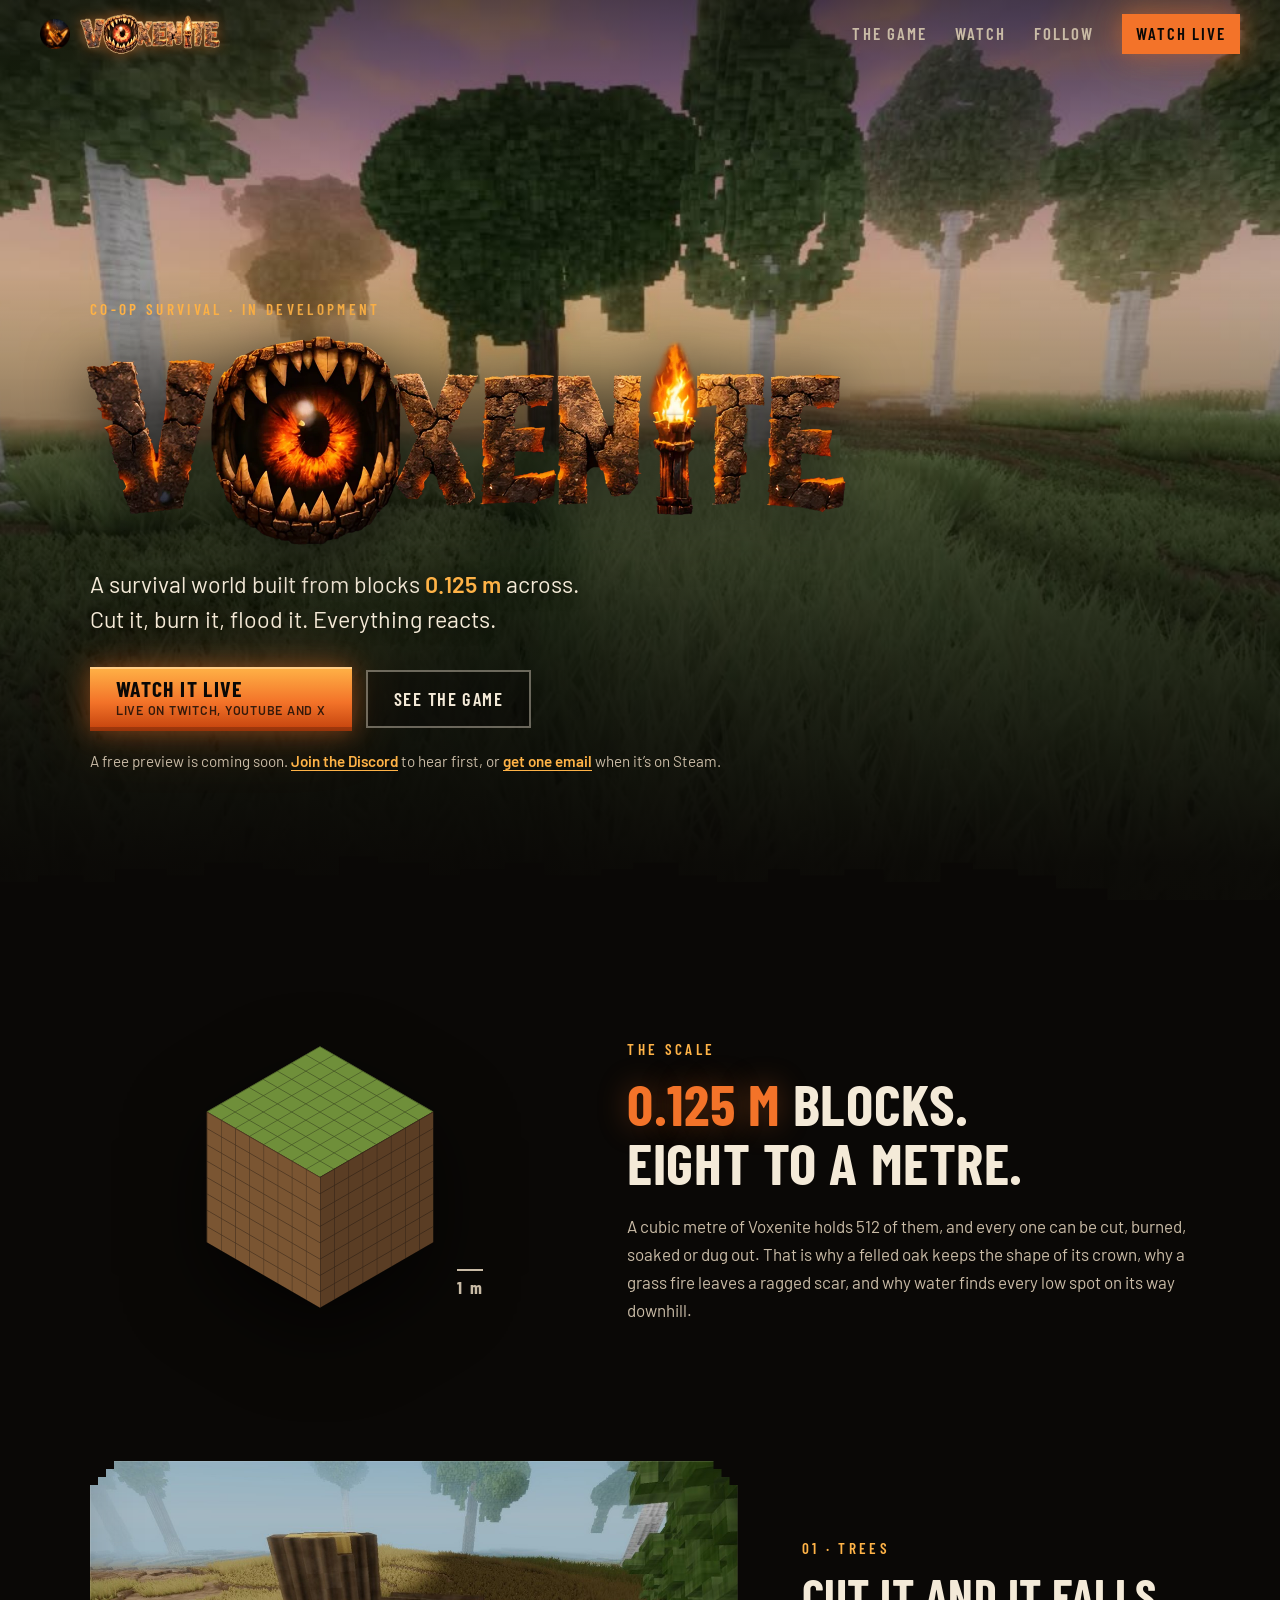
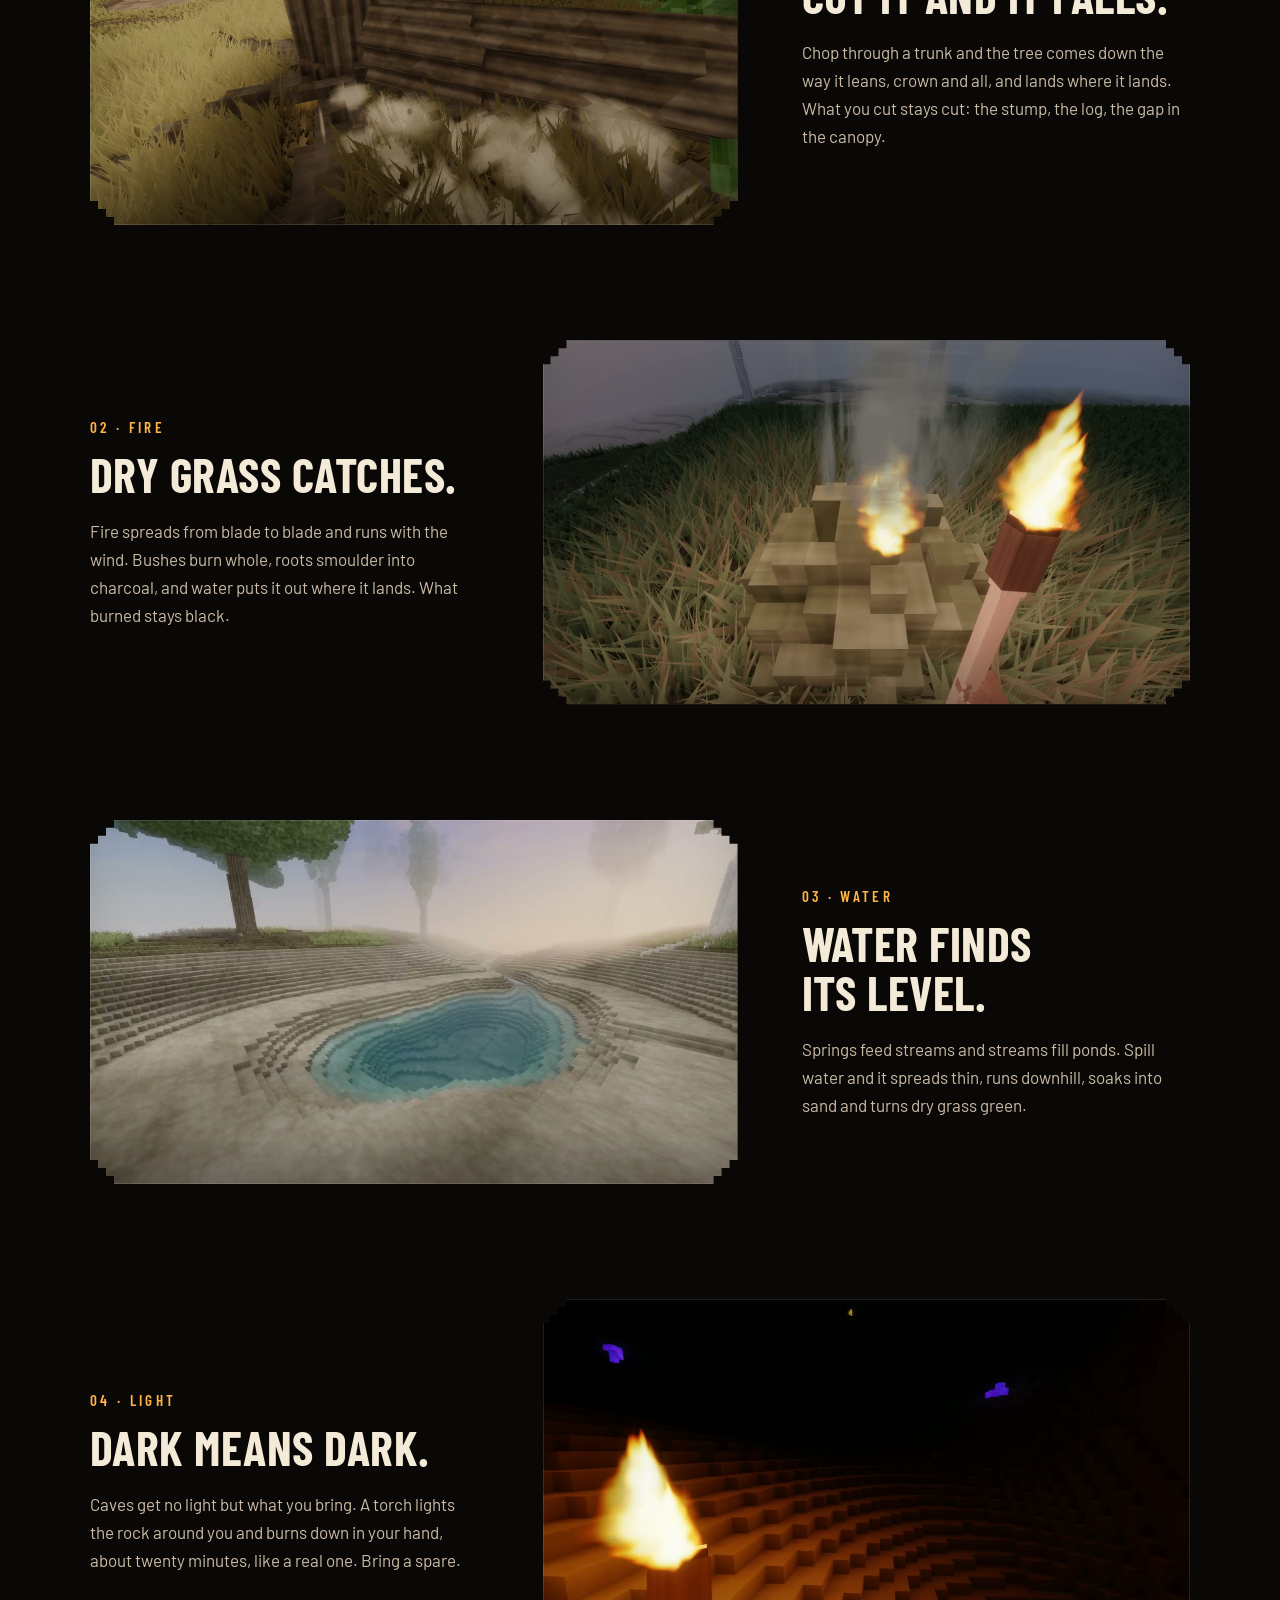
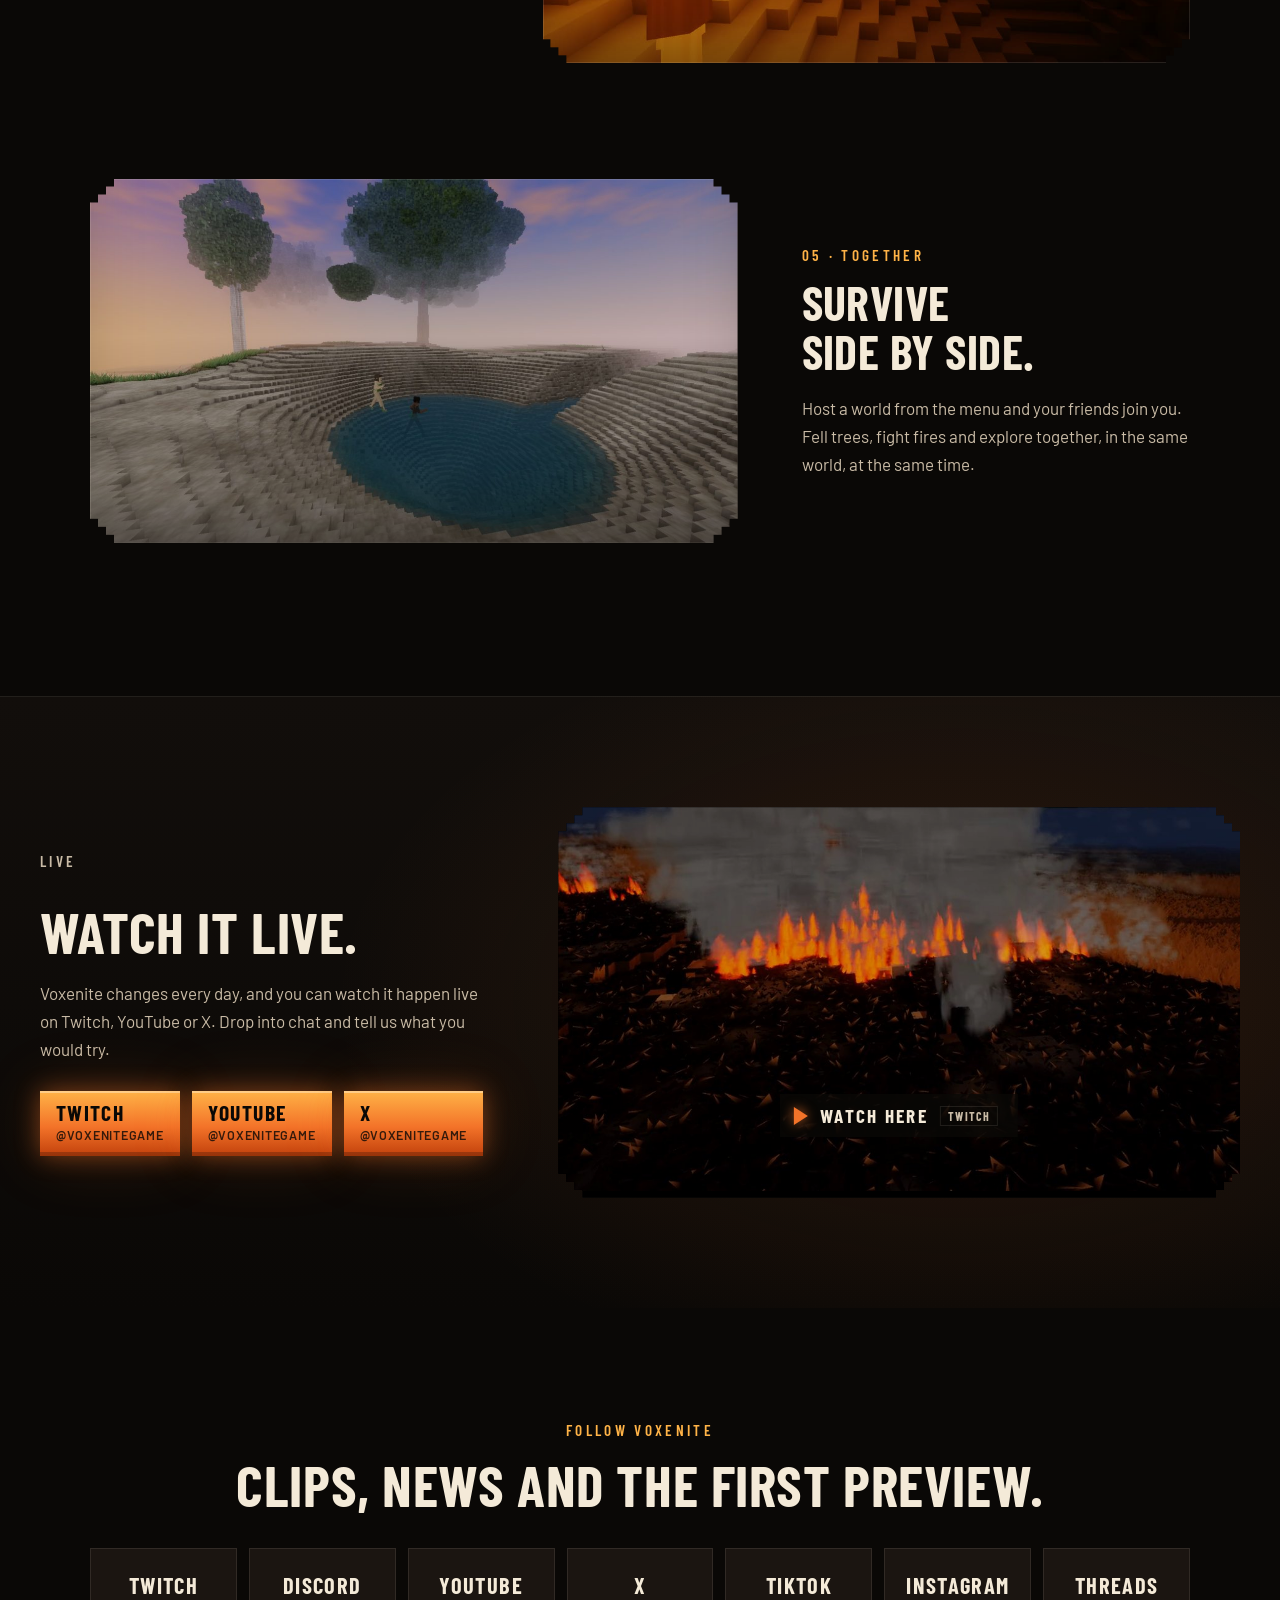
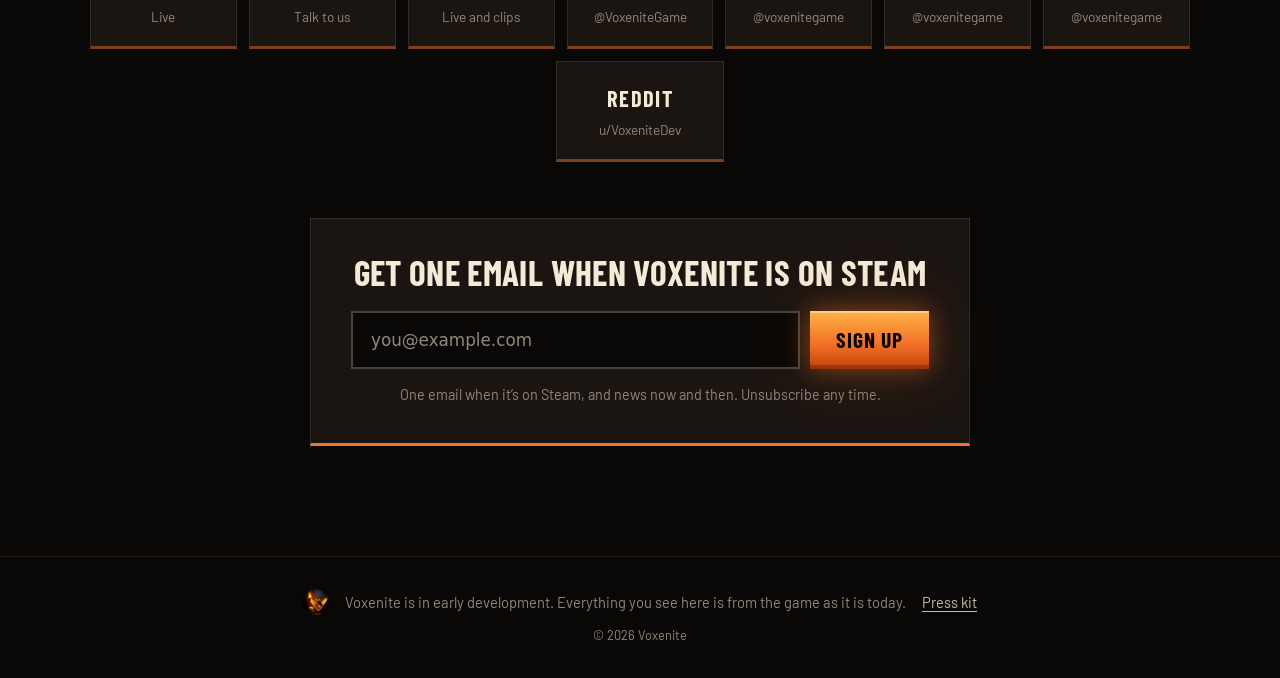
==== commit 03a3a1e9: "Deploy site from b8fa9197882d9d7c7fcc36ed50cc164439ec1649 gharvhel/Voxenite@b8fa9197882d9d7c7fcc36ed" ====
--- a/index.html
+++ b/index.html
@@ -4,7 +4,7 @@
   <meta charset="utf-8">
   <meta name="viewport" content="width=device-width, initial-scale=1">
   <title>Voxenite</title>
-  <meta name="description" content="Voxenite is a realistic co-op survival game built from blocks 0.125 m across. Trees fall, fire spreads, water flows. In development: watch it being built live.">
+  <meta name="description" content="A co-op survival game where the whole world is real. Trees fall. Fire spreads. Rivers flood. Wounds bleed. In development: watch it live on Twitch, YouTube and X.">
   <meta name="theme-color" content="#0a0806">
   <meta property="og:type" content="website">
   <meta property="og:title" content="Voxenite">
@@ -23,13 +23,13 @@
 <header class="top" id="top">
   <a class="brand" href="./" aria-label="Voxenite home">
     <img src="icon.png" alt="" width="30" height="30">
-    <img class="brand-word" src="media/wordmark.png" alt="Voxenite" width="120" height="28">
+    <img class="brand-word" src="media/wordmark-eye-header.webp" alt="Voxenite" width="280" height="80">
   </a>
   <nav aria-label="Sections">
     <a href="#game">The game</a>
     <a href="#watch">Watch</a>
     <a href="#follow">Follow</a>
-    <a class="nav-live" href="https://www.twitch.tv/voxenitegame" rel="noopener">Live on Twitch</a>
+    <a class="nav-live" href="#watch">Watch live</a>
   </nav>
 </header>
 
@@ -48,18 +48,19 @@
     <div class="hero-inner">
       <p class="eyebrow">Co-op survival &middot; in development</p>
       <h1 id="hero-title">
-        <img class="hero-word" src="media/wordmark.png" alt="Voxenite" width="1000" height="236">
+        <img class="hero-word" src="media/wordmark-eye.webp" alt="Voxenite" width="1520" height="418">
       </h1>
       <p class="hero-line">A survival world built from blocks <strong>0.125&nbsp;m</strong> across.<br>
         Cut it, burn it, flood it. Everything reacts.</p>
       <div class="cta">
-        <a class="btn btn-ember" href="https://www.twitch.tv/voxenitegame" rel="noopener">
-          <span class="btn-label">Watch it being built</span>
-          <span class="btn-sub">Live on Twitch</span>
+        <a class="btn btn-ember" href="#watch">
+          <span class="btn-label">Watch it live</span>
+          <span class="btn-sub">Live on Twitch, YouTube and X</span>
         </a>
         <a class="btn btn-ghost" href="#game">See the game</a>
       </div>
-      <p class="soon">A free preview is coming soon. <a href="https://discord.gg/utfrQwDee" rel="noopener">Join the Discord</a> to hear first.</p>
+      <p class="soon">A free preview is coming soon. <a href="https://discord.gg/utfrQwDee" rel="noopener">Join the Discord</a> to hear first,
+        or <a href="#signup">get one email</a> when it&rsquo;s on Steam.</p>
     </div>
 
     <svg class="horizon" viewBox="0 0 1600 64" preserveAspectRatio="none" aria-hidden="true">
@@ -133,8 +134,8 @@
 
     <article class="feature">
       <figure class="clip">
-        <video muted loop playsinline preload="none" poster="media/sunset-pond.jpg" aria-label="A stream feeds a pond at sunset">
-          <source src="media/sunset-pond.mp4" type="video/mp4">
+        <video muted loop playsinline preload="none" poster="media/stream-pond.jpg" aria-label="A stream runs down between sand banks into a clear pond at dawn">
+          <source src="media/stream-pond.mp4" type="video/mp4">
         </video>
       </figure>
       <div class="feature-copy">
@@ -175,36 +176,58 @@
 
   <section class="watch" id="watch" aria-labelledby="watch-title">
     <div class="watch-copy">
-      <p class="eyebrow">Built in the open</p>
-      <h2 id="watch-title">Watch it being built, live.</h2>
-      <p>Voxenite changes every day. New pieces land, get tested in the world and played,
-        and you can watch it happen on stream. Drop into chat and tell us what you would try.</p>
-      <a class="btn btn-ember" href="https://www.twitch.tv/voxenitegame" rel="noopener">
-        <span class="btn-label">Open the stream</span>
-        <span class="btn-sub">twitch.tv/voxenitegame</span>
-      </a>
+      <p class="eyebrow">Live</p>
+      <h2 id="watch-title">Watch it live.</h2>
+      <p>Voxenite changes every day, and you can watch it happen live on Twitch, YouTube or X.
+        Drop into chat and tell us what you would try.</p>
+      <div class="watch-links">
+        <a class="btn btn-ember" href="https://www.twitch.tv/voxenitegame" rel="noopener">
+          <span class="btn-label">Twitch</span>
+          <span class="btn-sub">@voxenitegame</span>
+        </a>
+        <a class="btn btn-ember" href="https://www.youtube.com/@voxenitegame/live" rel="noopener">
+          <span class="btn-label">YouTube</span>
+          <span class="btn-sub">@voxenitegame</span>
+        </a>
+        <a class="btn btn-ember" href="https://x.com/VoxeniteGame" rel="noopener">
+          <span class="btn-label">X</span>
+          <span class="btn-sub">@VoxeniteGame</span>
+        </a>
+      </div>
     </div>
     <div class="player" id="player">
-      <button class="player-facade" type="button" id="player-load" aria-label="Load the live stream player">
-        <img src="media/ember-v.jpg" alt="" width="1920" height="620" loading="lazy">
-        <span class="play"><span class="play-ring"></span>Watch here</span>
+      <button class="player-facade" type="button" id="player-load" aria-label="Load the Twitch live stream player">
+        <img src="media/watch-fire.jpg" alt="" width="1920" height="620" loading="lazy">
+        <span class="play"><span class="play-ring"></span>Watch here<span class="play-tag">Twitch</span></span>
       </button>
     </div>
   </section>
 
   <section class="follow" id="follow" aria-labelledby="follow-title">
-    <p class="eyebrow">Follow the build</p>
+    <p class="eyebrow">Follow Voxenite</p>
     <h2 id="follow-title">Clips, news and the first preview.</h2>
     <ul class="follow-links">
-      <li><a href="https://www.twitch.tv/voxenitegame" rel="noopener"><span>Twitch</span><small>Live builds</small></a></li>
+      <li><a href="https://www.twitch.tv/voxenitegame" rel="noopener"><span>Twitch</span><small>Live</small></a></li>
       <li><a href="https://discord.gg/utfrQwDee" rel="noopener"><span>Discord</span><small>Talk to us</small></a></li>
-      <li><a href="https://www.youtube.com/@voxenitegame" rel="noopener"><span>YouTube</span><small>Clips and devlogs</small></a></li>
+      <li><a href="https://www.youtube.com/@voxenitegame" rel="noopener"><span>YouTube</span><small>Live and clips</small></a></li>
       <li><a href="https://x.com/VoxeniteGame" rel="noopener"><span>X</span><small>@VoxeniteGame</small></a></li>
       <li><a href="https://www.tiktok.com/@voxenitegame" rel="noopener"><span>TikTok</span><small>@voxenitegame</small></a></li>
       <li><a href="https://www.instagram.com/voxenitegame" rel="noopener"><span>Instagram</span><small>@voxenitegame</small></a></li>
       <li><a href="https://www.threads.com/@voxenitegame" rel="noopener"><span>Threads</span><small>@voxenitegame</small></a></li>
       <li><a href="https://www.reddit.com/user/VoxeniteDev" rel="noopener"><span>Reddit</span><small>u/VoxeniteDev</small></a></li>
     </ul>
+
+    <form class="signup" id="signup" action="https://app.kit.com/forms/9998948/subscriptions" method="post"
+          aria-labelledby="signup-title">
+      <h3 id="signup-title">Get one email when Voxenite is on Steam</h3>
+      <div class="signup-row">
+        <label class="visually-hidden" for="signup-email">Email address</label>
+        <input id="signup-email" type="email" name="email_address" placeholder="you@example.com"
+               autocomplete="email" required aria-describedby="signup-note">
+        <button class="btn btn-ember" type="submit"><span class="btn-label">Sign up</span></button>
+      </div>
+      <p class="signup-note" id="signup-note">One email when it&rsquo;s on Steam, and news now and then. Unsubscribe any time.</p>
+    </form>
   </section>
 
 </main>
@@ -212,6 +235,7 @@
 <footer>
   <img src="icon.png" alt="" width="26" height="26">
   <p>Voxenite is in early development. Everything you see here is from the game as it is today.</p>
+  <p class="foot-links"><a href="press.html">Press kit</a></p>
   <p class="copy">&copy; 2026 Voxenite</p>
 </footer>
 
--- a/styles.css
+++ b/styles.css
@@ -1,5 +1,6 @@
-/* Voxenite site, in the brand's look (First Cut): an ember-lit V cut by an
-   axe on charred dark wood, the condensed VOXENITE wordmark in cream.
+/* Voxenite site, in the brand's look: an ember-lit V cut by an axe into a
+   log, beside a torch and a skull (the round logo), and the cracked-stone
+   VOXENITE lettering with the eye O and the torch I (S1-10).
    Ember follows elementary OS Orange (#f37329) and Banana (#f9c440), the
    woods Cocoa (#715344). Stepped edges echo the 0.125 m voxel grid. */
 
@@ -100,7 +101,8 @@
 }
 
 .brand { display: flex; align-items: center; gap: 10px; text-decoration: none; }
-.brand-word { width: 118px; height: auto; }
+/* The header's small lettering is lifted and rimmed to read on the dark bar (S1-10). */
+.brand-word { width: 140px; height: auto; filter: drop-shadow(0 0 7px rgba(243, 115, 41, 0.55)); }
 
 .top nav { display: flex; align-items: center; gap: clamp(12px, 2.4vw, 28px); }
 
@@ -363,6 +365,9 @@
 .watch-copy { justify-self: end; }
 .watch-copy h2 { margin: 12px 0 18px; }
 .watch-copy p { color: var(--cream-dim); margin-bottom: 28px; max-width: 30em; }
+/* One button per platform the stream goes out on. */
+.watch-links { display: flex; flex-wrap: wrap; gap: 12px; }
+.watch-links .btn { padding: 10px 16px; }
 
 .player {
   justify-self: start;
@@ -405,6 +410,16 @@
   font-size: 1.2rem;
   letter-spacing: 0.12em;
   text-transform: uppercase;
+  white-space: nowrap;
+}
+
+/* Names the feed the embedded player plays. */
+.play-tag {
+  padding: 2px 7px;
+  border: 1px solid var(--line);
+  color: var(--cream-dim);
+  font-size: 0.75rem;
+  letter-spacing: 0.1em;
 }
 
 .play-ring {
@@ -464,6 +479,249 @@
 
 .follow-links small { color: var(--muted); font-size: 0.85rem; }
 
+/* ---- Sign-up ---------------------------------------------------------- */
+
+.signup {
+  max-width: 660px;
+  margin: 56px auto 0;
+  padding: clamp(24px, 4vw, 36px) clamp(16px, 4vw, 40px);
+  background: var(--char-3);
+  border: 1px solid var(--line);
+  border-bottom: 3px solid var(--ember);
+  scroll-margin-top: 96px;
+}
+
+.signup h3 {
+  font-size: clamp(1.6rem, 3.2vw, 2.2rem);
+  text-transform: uppercase;
+  margin-bottom: 20px;
+}
+
+.signup-row { display: flex; gap: 10px; }
+
+.signup-row input {
+  flex: 1 1 auto;
+  min-width: 0;
+  min-height: 58px;
+  padding: 0 18px;
+  font: 500 1.05rem var(--body);
+  color: var(--cream);
+  background: var(--char);
+  border: 2px solid rgba(244, 234, 216, 0.25);
+  border-radius: 0;
+}
+
+.signup-row input::placeholder { color: var(--muted); }
+.signup-row input:focus { outline: none; border-color: var(--ember); box-shadow: 0 0 0 3px rgba(243, 115, 41, 0.25); }
+.signup-row .btn { flex: 0 0 auto; align-items: center; border: 0; cursor: pointer; }
+.signup-note { margin-top: 14px; font-size: 0.9rem; color: var(--muted); }
+
+.visually-hidden {
+  position: absolute;
+  width: 1px;
+  height: 1px;
+  margin: -1px;
+  overflow: hidden;
+  clip: rect(0 0 0 0);
+  white-space: nowrap;
+}
+
+/* ---- Thanks page ------------------------------------------------------ */
+
+.thanks {
+  max-width: 720px;
+  min-height: 72vh;
+  margin: 0 auto;
+  padding: clamp(120px, 16vw, 180px) clamp(16px, 4vw, 40px) clamp(64px, 9vw, 110px);
+  text-align: center;
+}
+
+.thanks h1 { font-size: clamp(2.6rem, 6vw, 4.2rem); text-transform: uppercase; margin: 12px 0 20px; }
+.thanks p { color: var(--cream-dim); }
+.thanks .cta { justify-content: center; }
+
+/* ---- Press kit page --------------------------------------------------- */
+
+.press {
+  max-width: var(--wrap);
+  margin: 0 auto;
+  padding: clamp(110px, 14vw, 160px) clamp(16px, 4vw, 40px) clamp(64px, 9vw, 110px);
+}
+
+.press-head h1 { font-size: clamp(3rem, 9vw, 5.6rem); text-transform: uppercase; margin: 12px 0 18px; }
+.press-lead { font-size: clamp(1.1rem, 2vw, 1.35rem); line-height: 1.5; max-width: 34em; }
+.press-lead strong { color: var(--ember-hot); font-weight: 600; }
+
+.press-jump { display: flex; flex-wrap: wrap; gap: 8px 10px; margin-top: 28px; }
+
+.press-jump a {
+  font-family: var(--head);
+  font-weight: 600;
+  font-size: 1rem;
+  letter-spacing: 0.12em;
+  text-transform: uppercase;
+  text-decoration: none;
+  color: var(--cream-dim);
+  padding: 6px 14px;
+  background: var(--char-3);
+  border: 1px solid var(--line);
+}
+
+.press-jump a:hover { color: var(--cream); border-color: rgba(243, 115, 41, 0.6); }
+
+.press-block { padding-top: clamp(56px, 8vw, 96px); scroll-margin-top: 64px; }
+.press-block > h2 { margin-bottom: 26px; }
+
+.press-sub {
+  font-size: 1.5rem;
+  text-transform: uppercase;
+  letter-spacing: 0.06em;
+  margin: 36px 0 16px;
+}
+
+.press-note { color: var(--muted); margin: -8px 0 26px; max-width: 42em; }
+.press-keyart { margin: 26px 0 0; }
+
+.facts a, .press-copy a, .press-note a {
+  color: var(--cream);
+  text-decoration-color: rgba(243, 115, 41, 0.7);
+  text-underline-offset: 3px;
+}
+
+.facts {
+  margin: 0;
+  display: grid;
+  grid-template-columns: repeat(auto-fill, minmax(min(100%, 250px), 1fr));
+  gap: 12px;
+}
+
+.facts div {
+  padding: 16px 18px;
+  background: var(--char-3);
+  border: 1px solid var(--line);
+  border-bottom: 3px solid rgba(243, 115, 41, 0.45);
+}
+
+.facts dt {
+  font-family: var(--head);
+  font-weight: 600;
+  font-size: 0.9rem;
+  letter-spacing: 0.2em;
+  text-transform: uppercase;
+  color: var(--ember-hot);
+}
+
+.facts dd { margin: 4px 0 0; font-size: 1.08rem; overflow-wrap: anywhere; }
+
+.press .follow-links { justify-content: flex-start; }
+
+.press-about {
+  display: grid;
+  grid-template-columns: minmax(0, 1fr) minmax(0, 1fr);
+  gap: clamp(28px, 5vw, 64px);
+}
+
+.press-copy p { color: var(--cream-dim); max-width: 34em; }
+.press-copy p + p { margin-top: 16px; }
+
+.press-features { list-style: none; margin: 0; padding: 0; display: grid; gap: 14px; }
+.press-features li { position: relative; padding-left: 24px; color: var(--cream-dim); }
+.press-features strong { color: var(--cream); font-weight: 600; }
+
+.press-features li::before {
+  content: "";
+  position: absolute;
+  left: 0;
+  top: 0.62em;
+  width: 8px;
+  height: 8px;
+  background: var(--ember);
+  box-shadow: 0 0 8px rgba(243, 115, 41, 0.7);
+}
+
+.shots {
+  display: grid;
+  grid-template-columns: repeat(2, minmax(0, 1fr));
+  gap: clamp(20px, 3vw, 32px);
+}
+
+.shots.clips { grid-template-columns: repeat(auto-fill, minmax(min(100%, 300px), 1fr)); }
+
+.shot { margin: 0; min-width: 0; }
+
+.shot-img {
+  position: relative;
+  display: block;
+  aspect-ratio: 16 / 9;
+  background: var(--char-3);
+  overflow: hidden;
+}
+
+.shot-img img { width: 100%; height: 100%; object-fit: cover; transition: transform 0.4s; }
+.shot-img:hover img { transform: scale(1.03); }
+
+.shot figcaption, .logo-tile figcaption {
+  display: flex;
+  flex-wrap: wrap;
+  justify-content: space-between;
+  align-items: baseline;
+  gap: 2px 16px;
+  margin-top: 10px;
+  font-size: 0.95rem;
+  color: var(--cream-dim);
+}
+
+.dl {
+  font-family: var(--head);
+  font-weight: 600;
+  font-size: 0.98rem;
+  letter-spacing: 0.1em;
+  text-transform: uppercase;
+  text-decoration: none;
+  white-space: nowrap;
+  color: var(--ember-hot);
+}
+
+.dl::before { content: "\2193\00a0"; }
+.dl:hover { color: var(--cream); }
+
+.clip-play {
+  position: absolute;
+  left: 14px;
+  bottom: 14px;
+  width: 0;
+  height: 0;
+  border-left: 18px solid var(--ember);
+  border-top: 11px solid transparent;
+  border-bottom: 11px solid transparent;
+  filter: drop-shadow(0 0 8px rgba(243, 115, 41, 0.9));
+}
+
+.logos {
+  display: grid;
+  grid-template-columns: repeat(auto-fill, minmax(min(100%, 260px), 1fr));
+  gap: clamp(20px, 3vw, 32px);
+}
+
+.logo-tile { margin: 0; min-width: 0; }
+
+.logo-art {
+  display: flex;
+  align-items: center;
+  justify-content: center;
+  height: 210px;
+  padding: 24px;
+  background: radial-gradient(80% 80% at 50% 50%, rgba(243, 115, 41, 0.1), transparent 70%), var(--char-3);
+  border: 1px solid var(--line);
+}
+
+.logo-art img { max-height: 100%; width: auto; }
+
+.press-contact { text-align: center; }
+.press-contact h2 { margin: 12px 0 16px; }
+.press-contact p:not(.eyebrow) { color: var(--cream-dim); }
+.press-contact .cta { justify-content: center; }
+
 /* ---- Footer ----------------------------------------------------------- */
 
 footer {
@@ -480,6 +738,9 @@
 }
 
 footer .copy { flex-basis: 100%; font-size: 0.8rem; }
+footer .foot-links { display: flex; gap: 18px; }
+footer .foot-links a { color: var(--cream-dim); text-underline-offset: 3px; }
+footer .foot-links a:hover { color: var(--cream); }
 
 /* ---- Small screens ---------------------------------------------------- */
 
@@ -490,10 +751,24 @@
   .watch-copy, .player { justify-self: stretch; }
   .watch > * { max-width: none; }
   .scale-art { width: min(260px, 70vw); }
+  .press-about { grid-template-columns: minmax(0, 1fr); }
+}
+
+@media (max-width: 640px) {
+  .shots { grid-template-columns: minmax(0, 1fr); }
+}
+
+@media (max-width: 540px) {
+  .signup-row { flex-direction: column; }
+}
+
+/* Phones: the lettering at the old wordmark's width keeps Watch live on one line. */
+@media (max-width: 420px) {
+  .brand-word { width: 118px; }
 }
 
 @media (prefers-reduced-motion: reduce) {
   html { scroll-behavior: auto; }
   .embers { display: none; }
-  .btn, .follow-links a, .player-facade img { transition: none; }
-}
+  .btn, .follow-links a, .player-facade img, .shot-img img { transition: none; }
+}
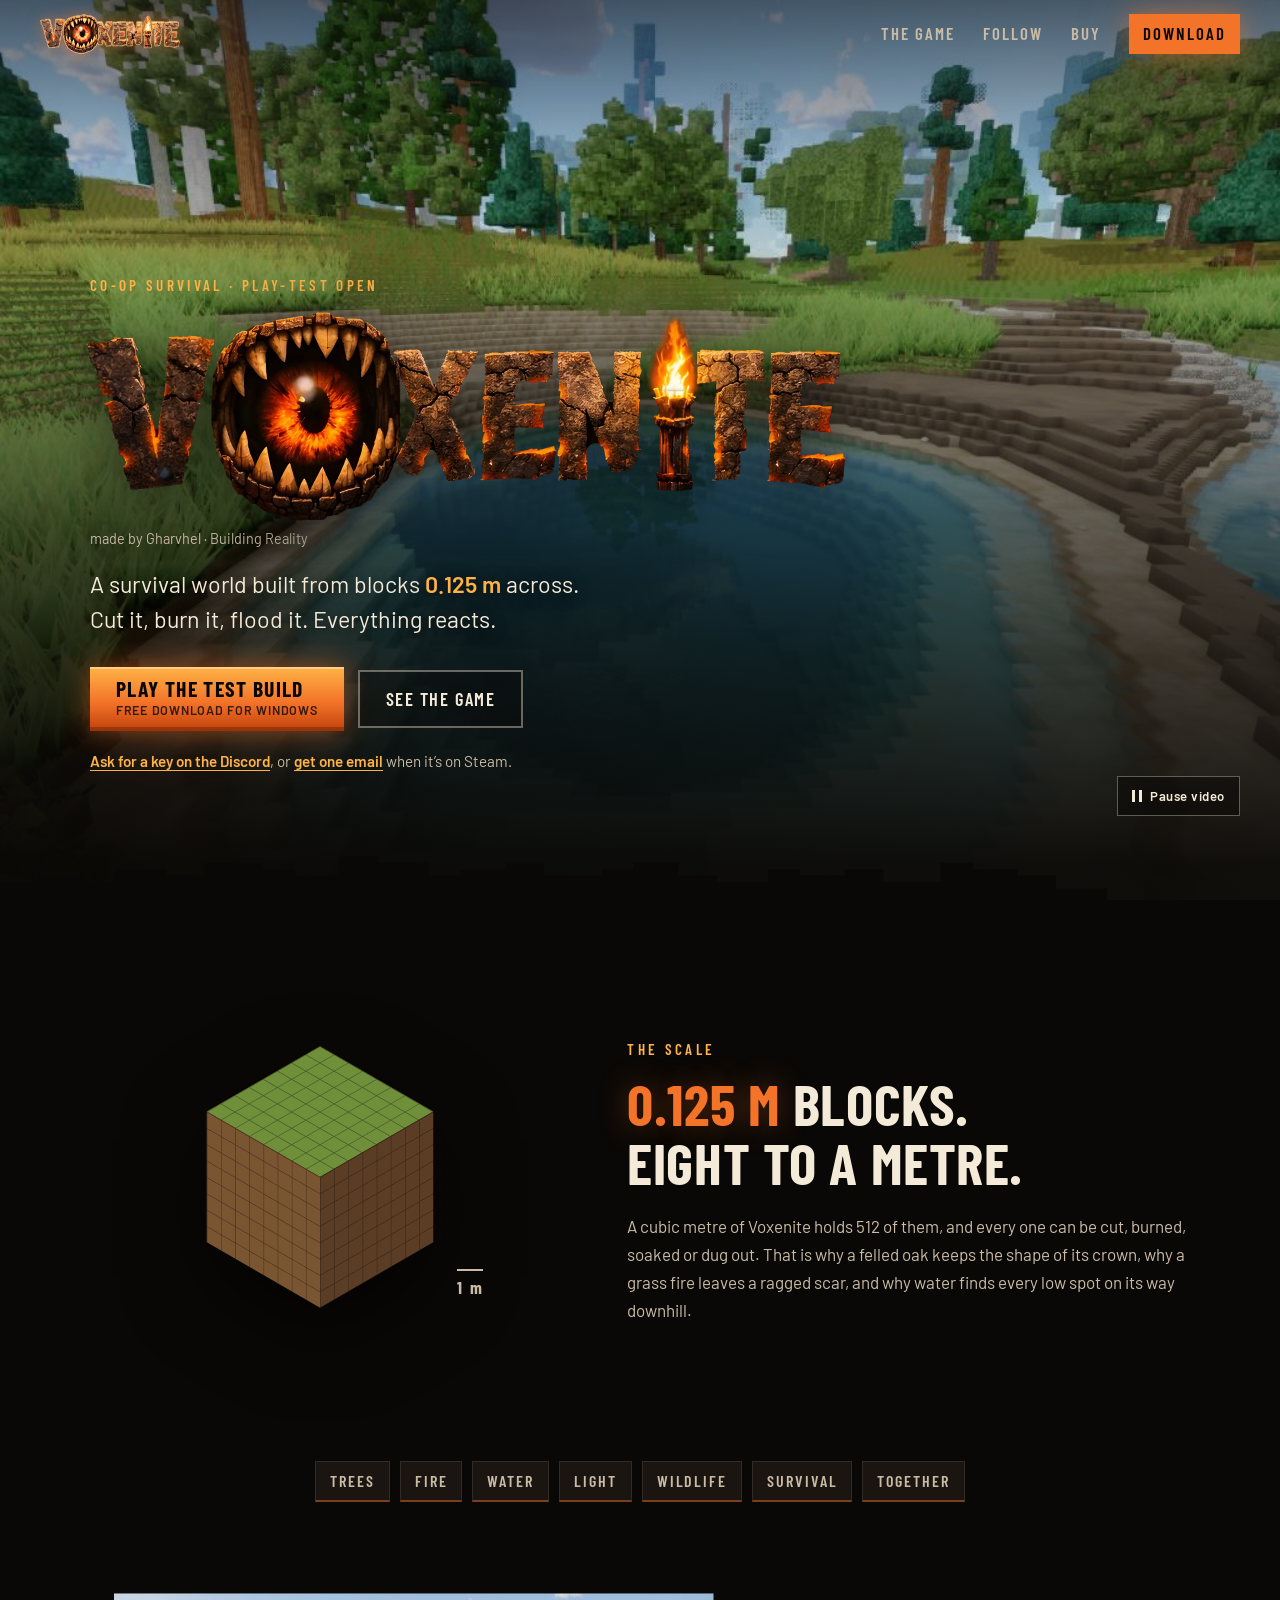
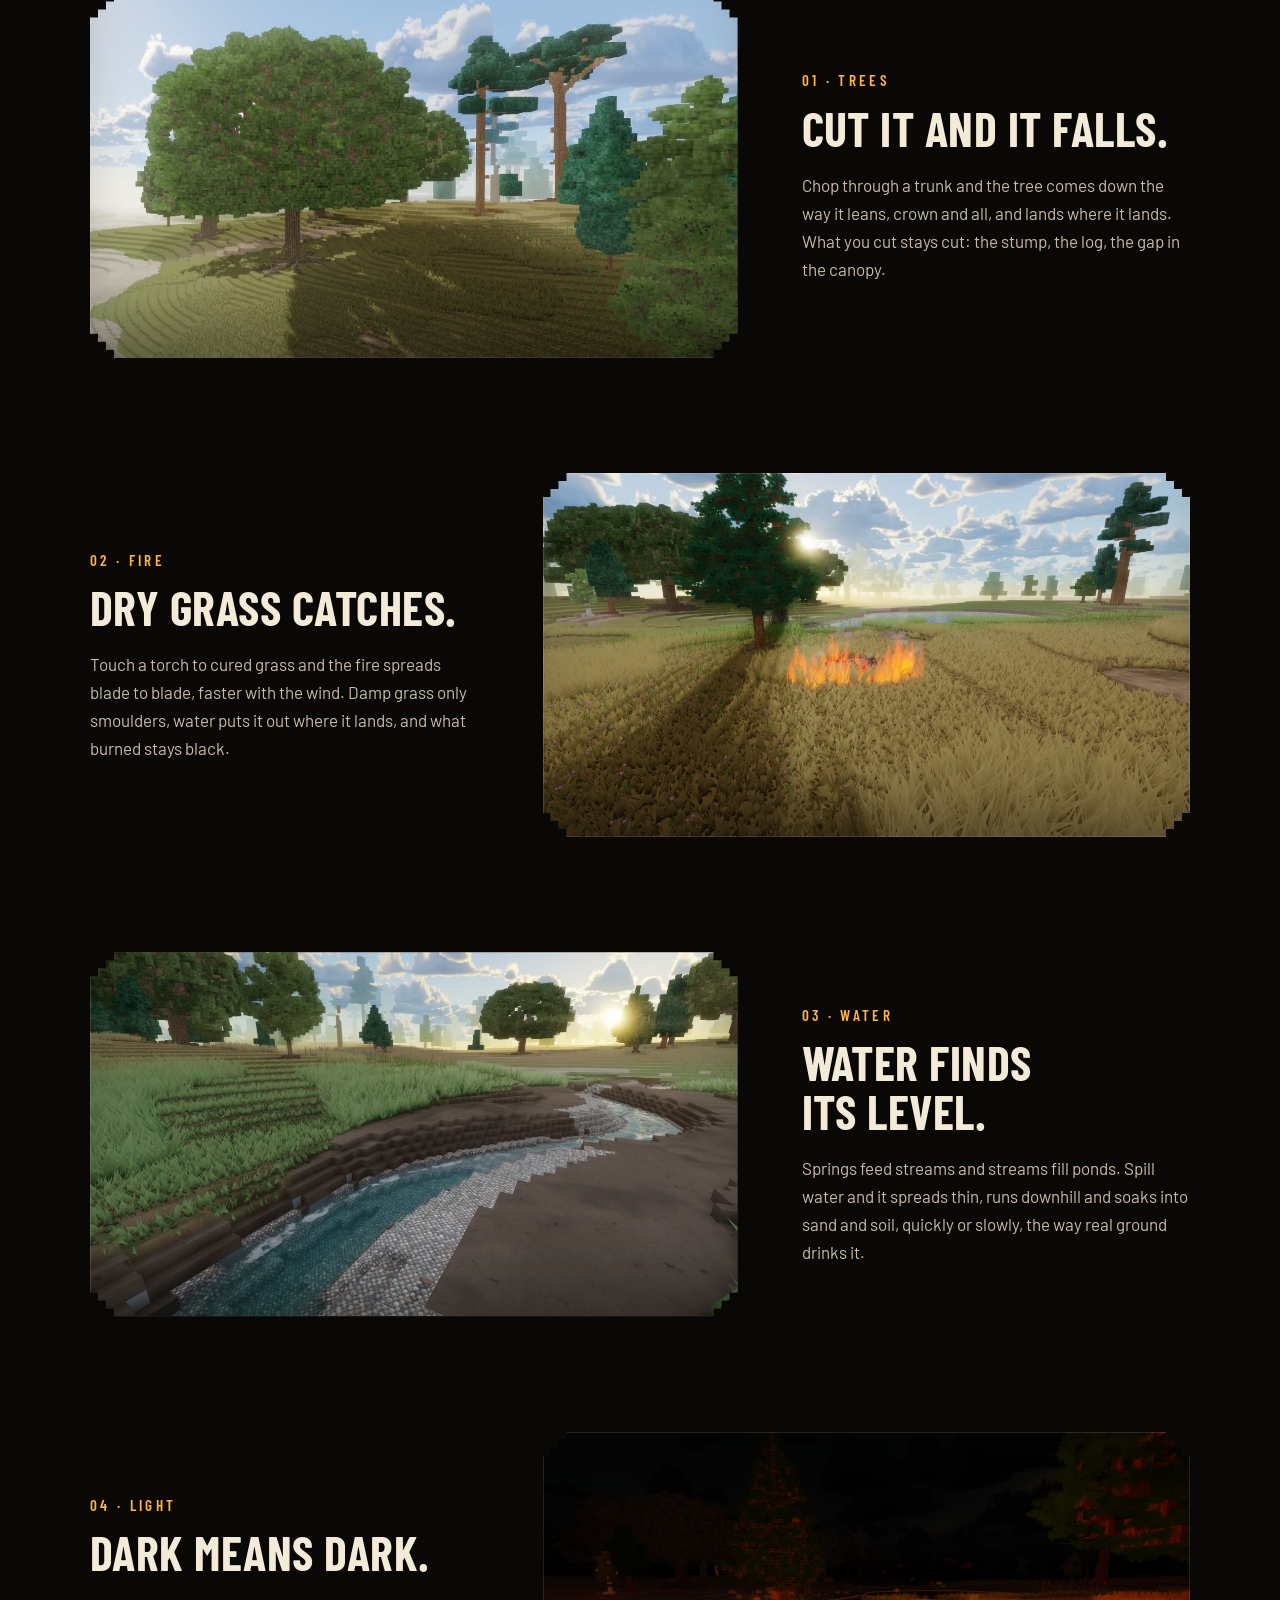
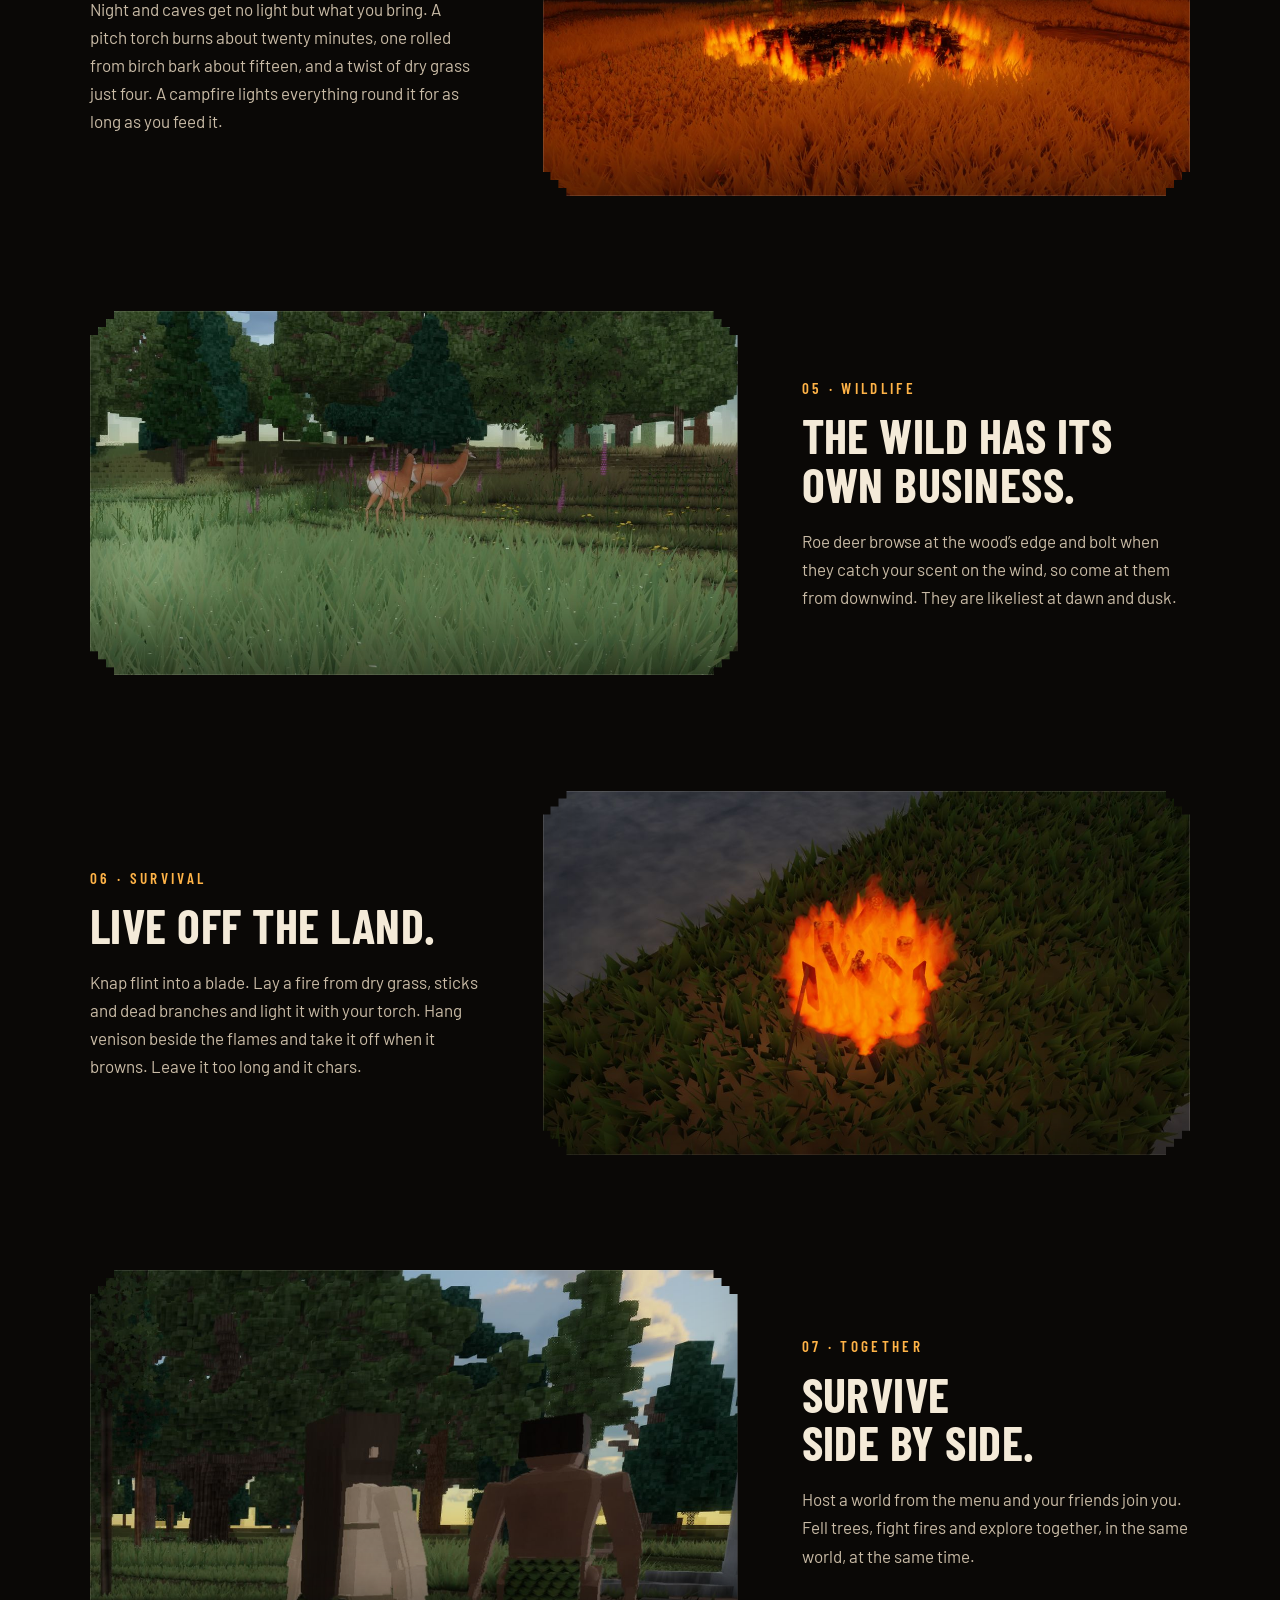
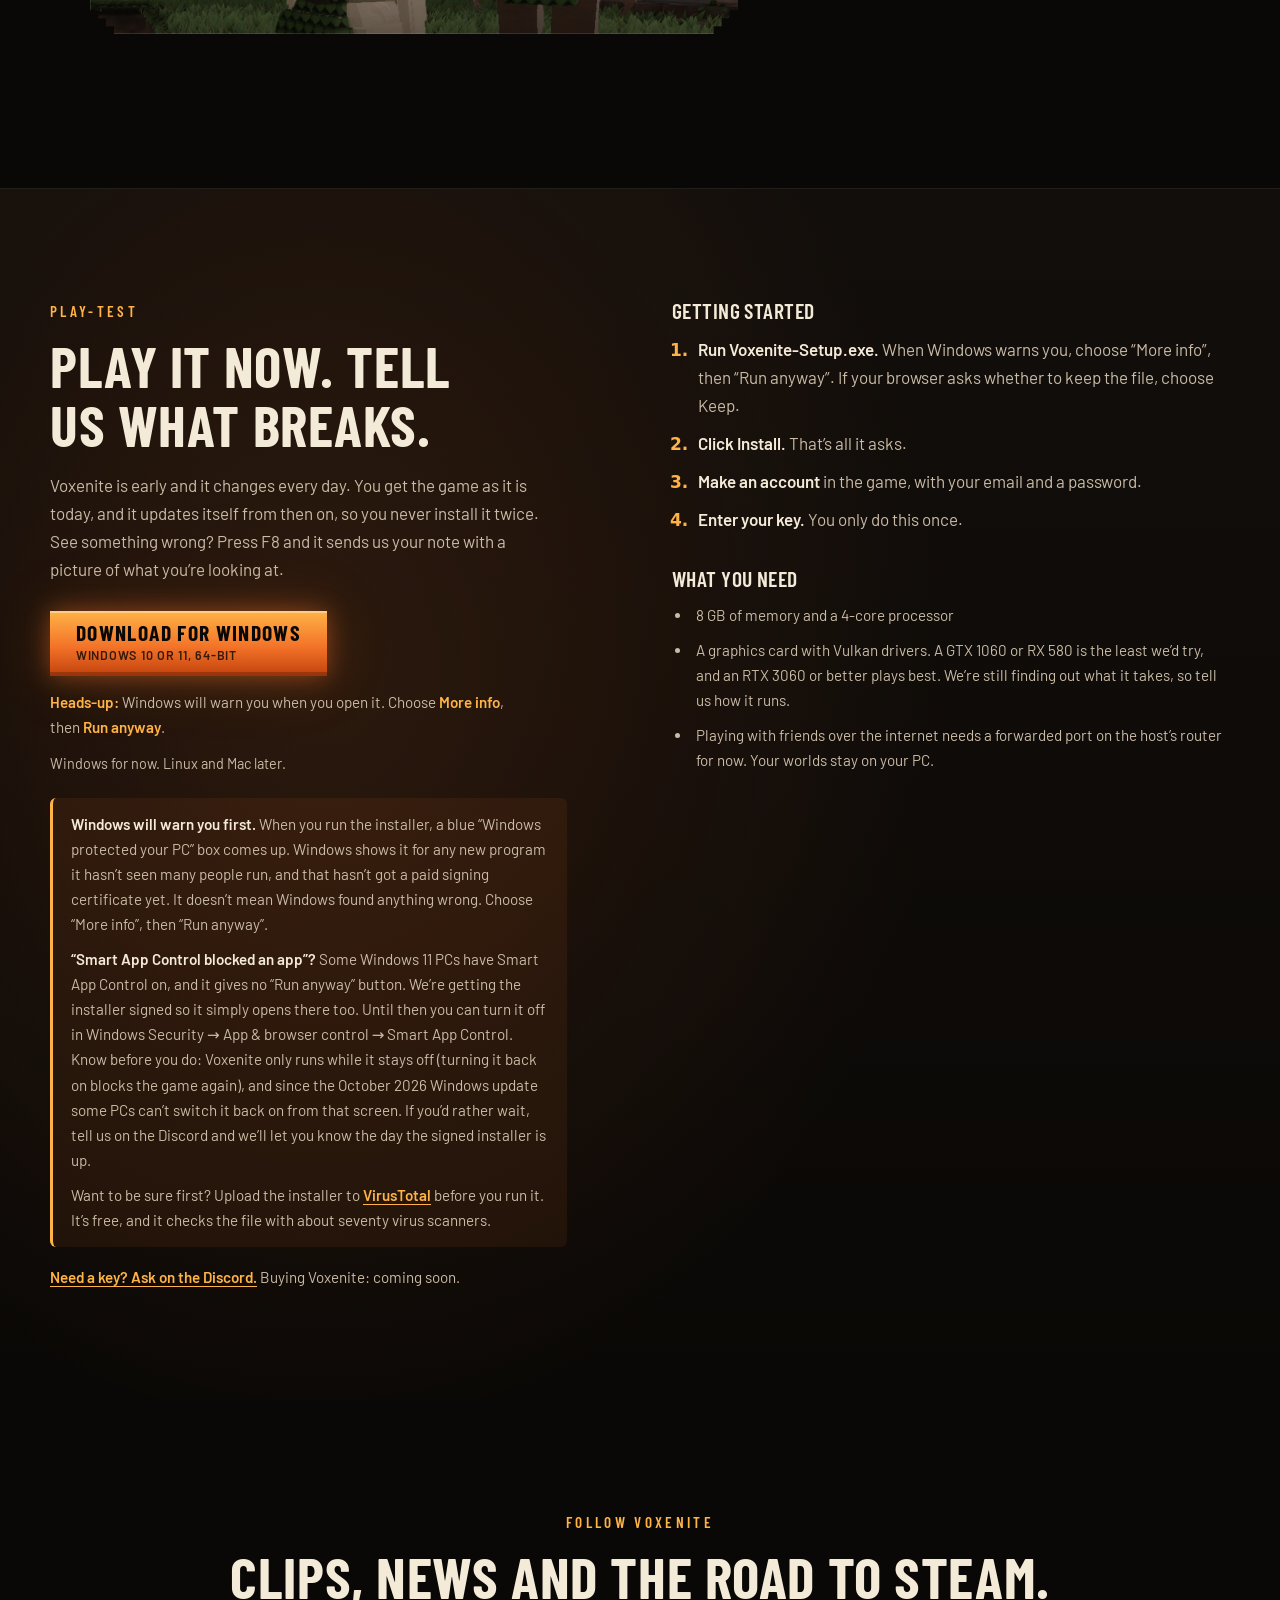
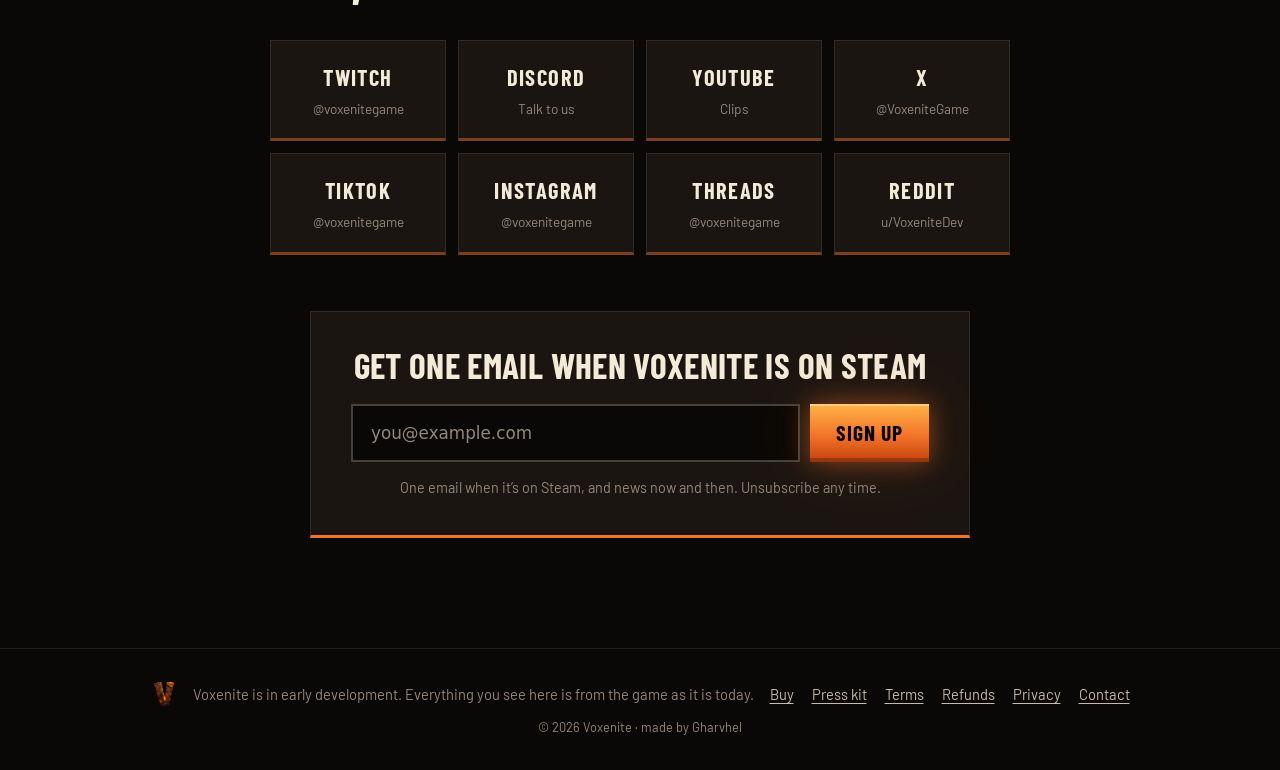
==== commit bf91d96e: "Deploy site from a564a67f5c64878bab563def9e60d468ea8b9a9b gharvhel/Voxenite@a564a67f5c64878bab563def" ====
--- a/index.html
+++ b/index.html
@@ -4,64 +4,74 @@
   <meta charset="utf-8">
   <meta name="viewport" content="width=device-width, initial-scale=1">
   <title>Voxenite</title>
-  <meta name="description" content="A co-op survival game where the whole world is real. Trees fall. Fire spreads. Rivers flood. Wounds bleed. In development: watch it live on Twitch, YouTube and X.">
+  <meta name="description" content="A co-op survival game where the whole world works like the real one. Trees fall the way they lean, grass fire runs with the wind, water finds its level and the dark is dark.">
   <meta name="theme-color" content="#0a0806">
   <meta property="og:type" content="website">
   <meta property="og:title" content="Voxenite">
   <meta property="og:description" content="A realistic co-op survival world built from blocks 0.125 m across. Cut it, burn it, flood it. Everything reacts.">
   <meta property="og:url" content="https://voxenite.com/">
   <meta property="og:image" content="https://voxenite.com/media/og.jpg">
+  <meta property="og:image:width" content="1200">
+  <meta property="og:image:height" content="630">
+  <meta property="og:image:alt" content="A grass fire spreads through a dry meadow at golden hour in Voxenite">
   <meta name="twitter:card" content="summary_large_image">
   <link rel="icon" type="image/png" href="icon.png">
+  <link rel="preload" as="image" href="media/hero-pond.jpg" fetchpriority="high">
   <link rel="preconnect" href="https://fonts.googleapis.com">
   <link rel="preconnect" href="https://fonts.gstatic.com" crossorigin>
   <link rel="stylesheet" href="https://fonts.googleapis.com/css2?family=Barlow+Condensed:wght@500;600;700&family=Barlow:wght@400;500;600&display=swap">
   <link rel="stylesheet" href="styles.css">
+  <script data-goatcounter="https://voxenite.goatcounter.com/count" async src="https://gc.zgo.at/count.js"></script>
+  <script src="count.js" defer></script>
 </head>
 <body>
 
+<a class="skip" href="#main">Skip to the content</a>
+
 <header class="top" id="top">
   <a class="brand" href="./" aria-label="Voxenite home">
-    <img src="icon.png" alt="" width="30" height="30">
     <img class="brand-word" src="media/wordmark-eye-header.webp" alt="Voxenite" width="280" height="80">
   </a>
   <nav aria-label="Sections">
-    <a href="#game">The game</a>
-    <a href="#watch">Watch</a>
-    <a href="#follow">Follow</a>
-    <a class="nav-live" href="#watch">Watch live</a>
+    <a class="nav-opt" href="#game">The game</a>
+    <a class="nav-opt" href="#follow">Follow</a>
+    <a href="buy.html">Buy</a>
+    <a class="nav-live" href="#download">Download</a>
   </nav>
 </header>
 
-<main>
+<main id="main">
 
   <section class="hero" aria-labelledby="hero-title">
-    <video class="hero-video" autoplay muted loop playsinline preload="auto"
-           poster="media/dawn-forest.jpg" aria-hidden="true">
-      <source src="media/dawn-forest.mp4" type="video/mp4">
-    </video>
+    <video class="hero-video" muted loop playsinline preload="none"
+           poster="media/hero-pond.jpg" aria-hidden="true" data-src="media/hero-pond.mp4"></video>
     <div class="hero-shade" aria-hidden="true"></div>
     <div class="embers" aria-hidden="true">
       <i></i><i></i><i></i><i></i><i></i><i></i><i></i><i></i><i></i><i></i><i></i><i></i>
     </div>
 
     <div class="hero-inner">
-      <p class="eyebrow">Co-op survival &middot; in development</p>
+      <p class="eyebrow">Co-op survival &middot; play-test open</p>
       <h1 id="hero-title">
-        <img class="hero-word" src="media/wordmark-eye.webp" alt="Voxenite" width="1520" height="418">
+        <img class="hero-word" src="media/wordmark-eye.webp" alt="Voxenite" width="1520" height="418" fetchpriority="high">
       </h1>
+      <p class="made-by">made by Gharvhel &middot; Building Reality</p>
       <p class="hero-line">A survival world built from blocks <strong>0.125&nbsp;m</strong> across.<br>
         Cut it, burn it, flood it. Everything reacts.</p>
       <div class="cta">
-        <a class="btn btn-ember" href="#watch">
-          <span class="btn-label">Watch it live</span>
-          <span class="btn-sub">Live on Twitch, YouTube and X</span>
+        <a class="btn btn-ember" href="#download">
+          <span class="btn-label">Play the test build</span>
+          <span class="btn-sub">Free download for Windows</span>
         </a>
         <a class="btn btn-ghost" href="#game">See the game</a>
       </div>
-      <p class="soon">A free preview is coming soon. <a href="https://discord.gg/utfrQwDee" rel="noopener">Join the Discord</a> to hear first,
+      <p class="soon"><a href="https://discord.gg/utfrQwDee" rel="noopener">Ask for a key on the Discord</a>,
         or <a href="#signup">get one email</a> when it&rsquo;s on Steam.</p>
     </div>
+
+    <button class="motion-toggle" type="button" id="motion-toggle" aria-pressed="false" hidden>
+      <span class="motion-icon" aria-hidden="true"></span><span class="motion-label">Pause video</span>
+    </button>
 
     <svg class="horizon" viewBox="0 0 1600 64" preserveAspectRatio="none" aria-hidden="true">
       <path d="M0 64V40h48v-8h56v8h40v-16h64v8h48v-16h72v8h40v8h56v-24h48v8h64v16h40v-8h56v-8h48v16h72V24h40v-8h56v16h48v8h64v-16h40v8h56v-8h48v16h72v-24h40v8h56v8h48v16h64V64Z" fill="currentColor"/>
@@ -102,71 +112,107 @@
     </div>
   </section>
 
-  <section class="features" id="game" aria-label="The game">
-
-    <article class="feature">
-      <figure class="clip">
-        <video muted loop playsinline preload="none" poster="media/oak-falls.jpg" aria-label="An oak is cut through and falls">
-          <source src="media/oak-falls.mp4" type="video/mp4">
-        </video>
+  <section class="features" id="game" aria-labelledby="game-title">
+    <h2 class="visually-hidden" id="game-title">The game</h2>
+    <nav class="topics" aria-label="What's in the game">
+      <a href="#trees">Trees</a><a href="#fire">Fire</a><a href="#water">Water</a><a href="#light">Light</a><a href="#wild">Wildlife</a><a href="#survive">Survival</a><a href="#together">Together</a>
+    </nav>
+
+    <article class="feature" id="trees" aria-labelledby="trees-title">
+      <!-- Slot: felling clip -->
+      <figure class="clip">
+        <img src="media/lone-oak.jpg" width="1280" height="720" loading="lazy" decoding="async"
+             alt="A broad oak stands alone on a grassy rise, Scots pines beyond it, in the afternoon sun">
       </figure>
       <div class="feature-copy">
         <p class="num">01 &middot; Trees</p>
-        <h2>Cut it and it falls.</h2>
+        <h3 id="trees-title">Cut it and it falls.</h3>
         <p>Chop through a trunk and the tree comes down the way it leans, crown and all, and lands where it lands.
           What you cut stays cut: the stump, the log, the gap in the canopy.</p>
       </div>
     </article>
 
-    <article class="feature flip">
-      <figure class="clip">
-        <video muted loop playsinline preload="none" poster="media/grass-catches.jpg" aria-label="A torch lights a dry shrub">
-          <source src="media/grass-catches.mp4" type="video/mp4">
+    <article class="feature flip" id="fire" aria-labelledby="fire-title">
+      <figure class="clip">
+        <video muted loop playsinline preload="none" poster="media/grass-fire.jpg" width="1280" height="720">
+          <source src="media/grass-fire.mp4" type="video/mp4">
         </video>
+        <figcaption class="visually-hidden">One tuft of dry grass catches at golden hour, and the fire spreads out through the meadow in a ring, leaving black ground behind it.</figcaption>
       </figure>
       <div class="feature-copy">
         <p class="num">02 &middot; Fire</p>
-        <h2>Dry grass catches.</h2>
-        <p>Fire spreads from blade to blade and runs with the wind. Bushes burn whole, roots smoulder into charcoal,
-          and water puts it out where it lands. What burned stays black.</p>
-      </div>
-    </article>
-
-    <article class="feature">
-      <figure class="clip">
-        <video muted loop playsinline preload="none" poster="media/stream-pond.jpg" aria-label="A stream runs down between sand banks into a clear pond at dawn">
-          <source src="media/stream-pond.mp4" type="video/mp4">
+        <h3 id="fire-title">Dry grass catches.</h3>
+        <p>Touch a torch to cured grass and the fire spreads blade to blade, faster with the wind.
+          Damp grass only smoulders, water puts it out where it lands, and what burned stays black.</p>
+      </div>
+    </article>
+
+    <article class="feature" id="water" aria-labelledby="water-title">
+      <figure class="clip">
+        <video muted loop playsinline preload="none" poster="media/stream-dawn.jpg" width="1280" height="720">
+          <source src="media/stream-dawn.mp4" type="video/mp4">
         </video>
+        <figcaption class="visually-hidden">A stream runs over pebbles between earth banks through a meadow at dawn.</figcaption>
       </figure>
       <div class="feature-copy">
         <p class="num">03 &middot; Water</p>
-        <h2>Water finds its level.</h2>
-        <p>Springs feed streams and streams fill ponds. Spill water and it spreads thin, runs downhill,
-          soaks into sand and turns dry grass green.</p>
-      </div>
-    </article>
-
-    <article class="feature flip">
-      <figure class="clip">
-        <video muted loop playsinline preload="none" poster="media/cave-torch.jpg" aria-label="A torch lights the way into a cave">
-          <source src="media/cave-torch.mp4" type="video/mp4">
-        </video>
+        <h3 id="water-title">Water finds its level.</h3>
+        <p>Springs feed streams and streams fill ponds. Spill water and it spreads thin, runs downhill
+          and soaks into sand and soil, quickly or slowly, the way real ground drinks it.</p>
+      </div>
+    </article>
+
+    <!-- Slot: cave by torchlight clip -->
+    <article class="feature flip" id="light" aria-labelledby="light-title">
+      <figure class="clip">
+        <img src="media/night-fire.jpg" width="1280" height="720" loading="lazy" decoding="async"
+             alt="A grass fire at night lights the meadow and the trees around it, the only light in the dark">
       </figure>
       <div class="feature-copy">
         <p class="num">04 &middot; Light</p>
-        <h2>Dark means dark.</h2>
-        <p>Caves get no light but what you bring. A torch lights the rock around you and burns down in your hand,
-          about twenty minutes, like a real one. Bring a spare.</p>
-      </div>
-    </article>
-
-    <article class="feature">
-      <figure class="clip">
-        <img src="media/together.jpg" width="1280" height="720" loading="lazy" alt="Two players swim across a pond at dusk">
-      </figure>
-      <div class="feature-copy">
-        <p class="num">05 &middot; Together</p>
-        <h2>Survive side by side.</h2>
+        <h3 id="light-title">Dark means dark.</h3>
+        <p>Night and caves get no light but what you bring. A pitch torch burns about twenty minutes,
+          one rolled from birch bark about fifteen, and a twist of dry grass just four.
+          A campfire lights everything round it for as long as you feed it.</p>
+      </div>
+    </article>
+
+    <article class="feature" id="wild" aria-labelledby="wild-title">
+      <figure class="clip">
+        <img src="media/roe-deer.jpg" width="1280" height="720" loading="lazy" decoding="async"
+             alt="Two roe deer stand in a meadow at the edge of a wood in the early light">
+      </figure>
+      <div class="feature-copy">
+        <p class="num">05 &middot; Wildlife</p>
+        <h3 id="wild-title">The wild has its own business.</h3>
+        <p>Roe deer browse at the wood&rsquo;s edge and bolt when they catch your scent on the wind,
+          so come at them from downwind. They are likeliest at dawn and dusk.</p>
+      </div>
+    </article>
+
+    <!-- Slot: knapping and cooking clip -->
+    <article class="feature flip" id="survive" aria-labelledby="survive-title">
+      <figure class="clip">
+        <img src="media/campfire.jpg" width="1280" height="720" loading="lazy" decoding="async"
+             alt="A campfire laid from sticks burns on the grass, strips of venison cooking on green sticks in its flames">
+      </figure>
+      <div class="feature-copy">
+        <p class="num">06 &middot; Survival</p>
+        <h3 id="survive-title">Live off the land.</h3>
+        <p>Knap flint into a blade. Lay a fire from dry grass, sticks and dead branches and light it with your torch.
+          Hang venison beside the flames and take it off when it browns. Leave it too long and it chars.</p>
+      </div>
+    </article>
+
+    <!-- Slot: co-op clip -->
+    <article class="feature" id="together" aria-labelledby="together-title">
+      <figure class="clip">
+        <img src="media/together.jpg" width="1280" height="720" loading="lazy" decoding="async"
+             alt="Two players, a woman and a man, walk together toward a wood at dusk">
+      </figure>
+      <div class="feature-copy">
+        <p class="num">07 &middot; Together</p>
+        <h3 id="together-title">Survive side by side.</h3>
         <p>Host a world from the menu and your friends join you. Fell trees, fight fires and explore together,
           in the same world, at the same time.</p>
       </div>
@@ -174,42 +220,63 @@
 
   </section>
 
-  <section class="watch" id="watch" aria-labelledby="watch-title">
-    <div class="watch-copy">
-      <p class="eyebrow">Live</p>
-      <h2 id="watch-title">Watch it live.</h2>
-      <p>Voxenite changes every day, and you can watch it happen live on Twitch, YouTube or X.
-        Drop into chat and tell us what you would try.</p>
-      <div class="watch-links">
-        <a class="btn btn-ember" href="https://www.twitch.tv/voxenitegame" rel="noopener">
-          <span class="btn-label">Twitch</span>
-          <span class="btn-sub">@voxenitegame</span>
+  <section class="download" id="download" aria-labelledby="download-title">
+    <div class="download-inner">
+      <div class="download-copy">
+        <p class="eyebrow">Play-test</p>
+        <h2 id="download-title">Play it now. Tell us what breaks.</h2>
+        <p>Voxenite is early and it changes every day. You get the game as it is today, and it updates itself
+          from then on, so you never install it twice. See something wrong? Press F8 and it sends us your note with a picture of what you&rsquo;re looking at.</p>
+        <a class="btn btn-ember" href="https://github.com/gharvhel/voxenite-releases/releases/latest/download/Voxenite-Setup.exe">
+          <span class="btn-label">Download for Windows</span>
+          <span class="btn-sub">Windows 10 or 11, 64-bit</span>
         </a>
-        <a class="btn btn-ember" href="https://www.youtube.com/@voxenitegame/live" rel="noopener">
-          <span class="btn-label">YouTube</span>
-          <span class="btn-sub">@voxenitegame</span>
-        </a>
-        <a class="btn btn-ember" href="https://x.com/VoxeniteGame" rel="noopener">
-          <span class="btn-label">X</span>
-          <span class="btn-sub">@VoxeniteGame</span>
-        </a>
-      </div>
-    </div>
-    <div class="player" id="player">
-      <button class="player-facade" type="button" id="player-load" aria-label="Load the Twitch live stream player">
-        <img src="media/watch-fire.jpg" alt="" width="1920" height="620" loading="lazy">
-        <span class="play"><span class="play-ring"></span>Watch here<span class="play-tag">Twitch</span></span>
-      </button>
+        <p class="download-heads-up"><strong>Heads-up:</strong> Windows will warn you when you open it. Choose <strong>More info</strong>, then <strong>Run anyway</strong>.</p>
+        <p class="download-platforms">Windows for now. Linux and Mac later.</p>
+        <div class="download-warn" role="note">
+          <p><strong>Windows will warn you first.</strong> When you run the installer, a blue
+            &ldquo;Windows protected your PC&rdquo; box comes up. Windows shows it for any new program it hasn&rsquo;t
+            seen many people run, and that hasn&rsquo;t got a paid signing certificate yet. It doesn&rsquo;t mean
+            Windows found anything wrong. Choose &ldquo;More info&rdquo;, then &ldquo;Run anyway&rdquo;.</p>
+          <p><strong>&ldquo;Smart App Control blocked an app&rdquo;?</strong> Some Windows&nbsp;11 PCs have Smart App
+            Control on, and it gives no &ldquo;Run anyway&rdquo; button. We&rsquo;re getting the installer signed so
+            it simply opens there too. Until then you can turn it off in Windows Security &rarr; App &amp; browser
+            control &rarr; Smart App Control. Know before you do: Voxenite only runs while it stays off (turning it
+            back on blocks the game again), and since the October 2026 Windows update some PCs can&rsquo;t switch it
+            back on from that screen. If you&rsquo;d rather wait, tell us on the Discord and we&rsquo;ll let you know
+            the day the signed installer is up.</p>
+          <p>Want to be sure first? Upload the installer to <a href="https://www.virustotal.com/" rel="noopener">VirusTotal</a>
+            before you run it. It&rsquo;s free, and it checks the file with about seventy virus scanners.</p>
+        </div>
+        <p class="download-buy"><a href="https://discord.gg/utfrQwDee" rel="noopener">Need a key? Ask on the Discord.</a>
+          Buying Voxenite: coming soon.</p>
+      </div>
+      <div class="download-how">
+        <h3>Getting started</h3>
+        <ol class="download-steps">
+          <li><strong>Run Voxenite-Setup.exe.</strong> When Windows warns you, choose &ldquo;More info&rdquo;,
+            then &ldquo;Run anyway&rdquo;. If your browser asks whether to keep the file, choose Keep.</li>
+          <li><strong>Click Install.</strong> That&rsquo;s all it asks.</li>
+          <li><strong>Make an account</strong> in the game, with your email and a password.</li>
+          <li><strong>Enter your key.</strong> You only do this once.</li>
+        </ol>
+        <h3>What you need</h3>
+        <ul class="download-needs">
+          <li>8 GB of memory and a 4-core processor</li>
+          <li>A graphics card with Vulkan drivers. A GTX 1060 or RX 580 is the least we&rsquo;d try, and an RTX 3060 or better plays best. We&rsquo;re still finding out what it takes, so tell us how it runs.</li>
+          <li>Playing with friends over the internet needs a forwarded port on the host&rsquo;s router for now. Your worlds stay on your PC.</li>
+        </ul>
+      </div>
     </div>
   </section>
 
   <section class="follow" id="follow" aria-labelledby="follow-title">
     <p class="eyebrow">Follow Voxenite</p>
-    <h2 id="follow-title">Clips, news and the first preview.</h2>
+    <h2 id="follow-title">Clips, news and the road to Steam.</h2>
     <ul class="follow-links">
-      <li><a href="https://www.twitch.tv/voxenitegame" rel="noopener"><span>Twitch</span><small>Live</small></a></li>
+      <li><a href="https://www.twitch.tv/voxenitegame" rel="noopener"><span>Twitch</span><small>@voxenitegame</small></a></li>
       <li><a href="https://discord.gg/utfrQwDee" rel="noopener"><span>Discord</span><small>Talk to us</small></a></li>
-      <li><a href="https://www.youtube.com/@voxenitegame" rel="noopener"><span>YouTube</span><small>Live and clips</small></a></li>
+      <li><a href="https://www.youtube.com/@voxenitegame" rel="noopener"><span>YouTube</span><small>Clips</small></a></li>
       <li><a href="https://x.com/VoxeniteGame" rel="noopener"><span>X</span><small>@VoxeniteGame</small></a></li>
       <li><a href="https://www.tiktok.com/@voxenitegame" rel="noopener"><span>TikTok</span><small>@voxenitegame</small></a></li>
       <li><a href="https://www.instagram.com/voxenitegame" rel="noopener"><span>Instagram</span><small>@voxenitegame</small></a></li>
@@ -232,47 +299,92 @@
 
 </main>
 
+<dialog class="dl-guide" id="dl-guide" aria-labelledby="dl-guide-title">
+  <form method="dialog" class="dl-guide-inner">
+    <p class="eyebrow">Your download has started</p>
+    <h2 id="dl-guide-title">Before you open it</h2>
+    <p class="dl-guide-lead">Windows warns about every new game that isn&rsquo;t widely known yet. Here&rsquo;s what you&rsquo;ll see and what to press.</p>
+    <ol class="dl-guide-steps">
+      <li><strong>Open Voxenite-Setup.exe</strong> from your downloads. If the browser asks whether to keep it, choose <strong>Keep</strong>.</li>
+      <li><strong>A blue &ldquo;Windows protected your PC&rdquo; box comes up.</strong> Press <strong>More info</strong>, then <strong>Run anyway</strong>.
+        <div class="dl-guide-picture" aria-hidden="true">
+          <span class="dl-pic-title">Windows protected your PC</span>
+          <span class="dl-pic-text">Microsoft Defender SmartScreen prevented an unrecognized app from starting&hellip;</span>
+          <span class="dl-pic-link">More info</span>
+          <span class="dl-pic-buttons"><span class="dl-pic-btn dl-pic-run">Run anyway</span><span class="dl-pic-btn">Don&rsquo;t run</span></span>
+        </div>
+        <span class="dl-guide-note">A sketch of the box. Run anyway only shows once you press More info.</span></li>
+      <li><strong>Click Install.</strong> Then make an account in the game and enter your key.</li>
+    </ol>
+    <div class="dl-guide-sac">
+      <p><strong>&ldquo;Smart App Control blocked an app&rdquo; with no Run anyway?</strong> Some Windows&nbsp;11 PCs block new apps outright. We&rsquo;re getting the installer signed so it opens there too. <a href="#download" data-close>Read the options</a> or ask us on the <a href="https://discord.gg/utfrQwDee" rel="noopener">Discord</a>.</p>
+    </div>
+    <button class="btn btn-ember dl-guide-ok" value="ok"><span class="btn-label">Got it</span></button>
+  </form>
+</dialog>
+
+<script src="download_help.js" defer></script>
+
 <footer>
   <img src="icon.png" alt="" width="26" height="26">
   <p>Voxenite is in early development. Everything you see here is from the game as it is today.</p>
-  <p class="foot-links"><a href="press.html">Press kit</a></p>
-  <p class="copy">&copy; 2026 Voxenite</p>
+  <p class="foot-links"><a href="buy.html">Buy</a> <a href="press.html">Press kit</a> <a href="terms.html">Terms</a> <a href="refund.html">Refunds</a> <a href="privacy.html">Privacy</a> <a href="mailto:voxenitegame@gmail.com">Contact</a></p>
+  <p class="copy">&copy; 2026 Voxenite &middot; made by Gharvhel</p>
 </footer>
 
 <script>
   (function () {
-    var reduce = window.matchMedia && window.matchMedia('(prefers-reduced-motion: reduce)').matches;
+    var mq = window.matchMedia ? window.matchMedia('(prefers-reduced-motion: reduce)') : null;
+    var reduce = !!(mq && mq.matches);
+    var saveData = !!(navigator.connection && navigator.connection.saveData);
+    var paused = reduce;
+
+    // The hero loop loads after the page, and never with reduced motion or Save-Data on.
     var hero = document.querySelector('.hero-video');
-    if (reduce && hero) { hero.pause(); hero.removeAttribute('autoplay'); }
-
-    var clips = document.querySelectorAll('.clip video');
+    var toggle = document.getElementById('motion-toggle');
+    var clips = Array.prototype.slice.call(document.querySelectorAll('.clip video'));
+    var visible = new Set();
+
+    function playClip(v) { var p = v.play(); if (p && p.catch) p.catch(function () {}); }
+    function setPaused(on) {
+      paused = on;
+      toggle.setAttribute('aria-pressed', on ? 'true' : 'false');
+      toggle.querySelector('.motion-label').textContent = on ? 'Play video' : 'Pause video';
+      if (on) {
+        if (hero) hero.pause();
+        clips.forEach(function (v) { v.pause(); });
+      } else {
+        if (hero && hero.src) playClip(hero);
+        visible.forEach(playClip);
+      }
+    }
+
+    if (hero && !reduce && !saveData) {
+      var startHero = function () {
+        hero.src = hero.getAttribute('data-src');
+        hero.preload = 'auto';
+        playClip(hero);
+        toggle.hidden = false;
+      };
+      if (document.readyState === 'complete') startHero(); else window.addEventListener('load', startHero);
+    }
+    if (toggle) toggle.addEventListener('click', function () { setPaused(!paused); });
+
     if (!reduce && 'IntersectionObserver' in window) {
       var io = new IntersectionObserver(function (entries) {
         entries.forEach(function (e) {
           var v = e.target;
           if (e.isIntersecting) {
+            visible.add(v);
             if (v.preload === 'none') { v.preload = 'auto'; v.load(); }
-            var p = v.play(); if (p && p.catch) p.catch(function () {});
+            if (!paused) playClip(v);
           } else {
+            visible.delete(v);
             v.pause();
           }
         });
       }, { threshold: 0.35 });
       clips.forEach(function (v) { io.observe(v); });
-    }
-
-    var load = document.getElementById('player-load');
-    if (load) {
-      load.addEventListener('click', function () {
-        var f = document.createElement('iframe');
-        f.src = 'https://player.twitch.tv/?channel=voxenitegame&parent=voxenite.com&parent=www.voxenite.com&autoplay=true&muted=false';
-        f.title = 'Voxenite live on Twitch';
-        f.allowFullscreen = true;
-        f.setAttribute('allow', 'autoplay; fullscreen');
-        var box = document.getElementById('player');
-        box.innerHTML = '';
-        box.appendChild(f);
-      });
     }
 
     var top = document.getElementById('top');
--- a/styles.css
+++ b/styles.css
@@ -1,6 +1,6 @@
-/* Voxenite site, in the brand's look: an ember-lit V cut by an axe into a
-   log, beside a torch and a skull (the round logo), and the cracked-stone
-   VOXENITE lettering with the eye O and the torch I (S1-10).
+/* Voxenite site, in the brand's look: the cracked-stone VOXENITE lettering
+   with the eye O and the torch I (S1-10), whose V alone is the game's icon
+   (M3-140).
    Ember follows elementary OS Orange (#f37329) and Banana (#f9c440), the
    woods Cocoa (#715344). Stepped edges echo the 0.125 m voxel grid. */
 
@@ -62,7 +62,7 @@
 }
 
 /* A voxel-stepped outline: three 8 px steps cut from each corner. */
-.stepped, .clip, .player {
+.stepped, .clip {
   clip-path: polygon(
     0 calc(var(--step) * 3), var(--step) calc(var(--step) * 3), var(--step) calc(var(--step) * 2),
     calc(var(--step) * 2) calc(var(--step) * 2), calc(var(--step) * 2) var(--step), calc(var(--step) * 3) var(--step),
@@ -172,6 +172,14 @@
   filter: drop-shadow(0 6px 30px rgba(0, 0, 0, 0.6));
 }
 
+/* Pulled up into the margin under the wordmark, so it reads as part of it. */
+.made-by {
+  margin: -16px 0 16px;
+  font-size: 0.9rem;
+  color: var(--cream-dim);
+  text-shadow: 0 2px 16px rgba(0, 0, 0, 0.7);
+}
+
 .hero-line {
   font-size: clamp(1.15rem, 2.1vw, 1.45rem);
   line-height: 1.5;
@@ -344,92 +352,125 @@
 .feature-copy h2 { margin: 10px 0 18px; font-size: clamp(2rem, 3.8vw, 3rem); }
 .feature-copy p:last-child { color: var(--cream-dim); }
 
-/* ---- Watch ------------------------------------------------------------ */
-
-.watch {
-  position: relative;
+/* ---- Download --------------------------------------------------------- */
+
+.download {
   margin-top: clamp(40px, 6vw, 80px);
   padding: clamp(64px, 9vw, 110px) clamp(16px, 4vw, 40px);
   background:
-    radial-gradient(70% 90% at 75% 50%, rgba(243, 115, 41, 0.13), transparent 70%),
+    radial-gradient(70% 90% at 25% 40%, rgba(243, 115, 41, 0.13), transparent 70%),
     linear-gradient(180deg, var(--char-2), var(--char));
   border-top: 1px solid var(--line);
+  scroll-margin-top: 48px;
+}
+
+.download-inner {
+  max-width: var(--wrap);
+  margin: 0 auto;
   display: grid;
-  grid-template-columns: minmax(0, 0.8fr) minmax(0, 1.2fr);
-  align-items: center;
+  grid-template-columns: minmax(0, 1fr) minmax(0, 1fr);
+  align-items: start;
   gap: clamp(32px, 5vw, 64px);
-  max-width: none;
-}
-
-.watch > * { max-width: calc(var(--wrap) * 0.6); }
-.watch-copy { justify-self: end; }
-.watch-copy h2 { margin: 12px 0 18px; }
-.watch-copy p { color: var(--cream-dim); margin-bottom: 28px; max-width: 30em; }
-/* One button per platform the stream goes out on. */
-.watch-links { display: flex; flex-wrap: wrap; gap: 12px; }
-.watch-links .btn { padding: 10px 16px; }
-
-.player {
-  justify-self: start;
-  width: 100%;
-  max-width: 720px;
-  aspect-ratio: 16 / 9;
-  background: #000;
-  box-shadow: 0 30px 80px rgba(0, 0, 0, 0.6), 0 0 0 1px var(--line);
-}
-
-.player iframe { width: 100%; height: 100%; border: 0; display: block; }
-
-.player-facade {
-  position: relative;
-  width: 100%;
-  height: 100%;
+}
+
+.download-copy h2 { margin: 12px 0 18px; }
+.download-copy > p:not(.eyebrow) { color: var(--cream-dim); max-width: 30em; }
+.download-copy .btn { margin-top: 28px; }
+.download-copy .download-buy { margin-top: 18px; font-size: 0.95rem; }
+.download-buy a { color: var(--ember-hot); font-weight: 600; text-underline-offset: 3px; }
+.download-copy .download-platforms { margin-top: 12px; color: var(--cream-dim); font-size: 0.9rem; }
+.download-warn {
+  margin-top: 22px;
+  max-width: 34em;
+  padding: 14px 18px;
+  border-left: 3px solid var(--ember-hot);
+  border-radius: 6px;
+  background: rgba(243, 115, 41, 0.08);
+  color: var(--cream-dim);
+  font-size: 0.95rem;
+}
+.download-warn p { margin: 0; }
+.download-warn p + p { margin-top: 10px; }
+.download-warn strong { color: var(--cream); font-weight: 600; }
+.download-warn a { color: var(--ember-hot); font-weight: 600; text-underline-offset: 3px; }
+
+.download-copy .download-heads-up {
+  margin-top: 14px;
+  max-width: 30em;
+  color: var(--cream);
+  font-size: 0.95rem;
+}
+.download-heads-up strong { color: var(--ember-hot); font-weight: 600; }
+
+/* The after-click guide (download_help.js): opens as the download starts, so
+   a player who skips the page still sees what Windows will ask. */
+.dl-guide {
+  width: min(560px, calc(100vw - 32px));
+  max-height: calc(100vh - 32px);
   padding: 0;
-  border: 0;
-  background: #000;
-  cursor: pointer;
-  overflow: hidden;
-}
-
-.player-facade img { width: 100%; height: 100%; object-fit: cover; opacity: 0.85; transition: opacity 0.2s, transform 0.4s; }
-.player-facade:hover img { opacity: 1; transform: scale(1.02); }
-
-.play {
-  position: absolute;
-  left: 50%;
-  bottom: 14%;
-  transform: translateX(-50%);
-  display: inline-flex;
-  align-items: center;
-  gap: 12px;
-  padding: 10px 20px 10px 14px;
-  background: rgba(10, 8, 6, 0.75);
+  border: 1px solid var(--line);
+  border-top: 3px solid var(--ember);
+  border-radius: 10px;
+  background: var(--char-2);
   color: var(--cream);
-  font-family: var(--head);
-  font-weight: 700;
-  font-size: 1.2rem;
-  letter-spacing: 0.12em;
-  text-transform: uppercase;
-  white-space: nowrap;
-}
-
-/* Names the feed the embedded player plays. */
-.play-tag {
-  padding: 2px 7px;
-  border: 1px solid var(--line);
+  box-shadow: 0 24px 80px rgba(0, 0, 0, 0.6);
+}
+.dl-guide::backdrop { background: rgba(10, 8, 6, 0.72); }
+.dl-guide-inner { padding: 24px 24px 22px; }
+.dl-guide h2 { margin: 8px 0 8px; font-family: var(--head); font-size: 2rem; text-transform: uppercase; line-height: 1.05; }
+.dl-guide-lead { margin: 0 0 6px; color: var(--cream-dim); font-size: 0.95rem; }
+.dl-guide-steps { margin: 0; padding-left: 1.3em; color: var(--cream-dim); font-size: 0.97rem; }
+.dl-guide-steps li { margin-top: 12px; padding-left: 4px; }
+.dl-guide-steps li::marker { color: var(--ember-hot); font-weight: 700; }
+.dl-guide-steps strong { color: var(--cream); font-weight: 600; }
+.dl-guide-picture {
+  display: grid;
+  gap: 6px;
+  margin-top: 10px;
+  padding: 14px 16px 12px;
+  border-radius: 4px;
+  background: #0f5ea8;
+  color: #fff;
+  font-family: "Segoe UI", system-ui, sans-serif;
+  font-size: 0.8rem;
+  line-height: 1.35;
+}
+.dl-pic-title { font-size: 1.15rem; font-weight: 300; }
+.dl-pic-text { opacity: 0.9; }
+.dl-pic-link { text-decoration: underline; font-weight: 600; outline: 2px solid var(--ember-hot); outline-offset: 2px; justify-self: start; border-radius: 2px; }
+.dl-pic-buttons { display: flex; justify-content: flex-end; gap: 8px; margin-top: 6px; }
+.dl-pic-btn { padding: 4px 14px; border: 1px solid rgba(255, 255, 255, 0.85); }
+.dl-pic-run { outline: 2px solid var(--ember-hot); outline-offset: 2px; }
+.dl-guide-note { display: block; margin-top: 4px; color: var(--muted); font-size: 0.8rem; }
+.dl-guide-sac {
+  margin-top: 18px;
+  padding: 10px 14px;
+  border-left: 3px solid var(--ember-hot);
+  border-radius: 6px;
+  background: rgba(243, 115, 41, 0.08);
   color: var(--cream-dim);
-  font-size: 0.75rem;
-  letter-spacing: 0.1em;
-}
-
-.play-ring {
-  width: 0;
-  height: 0;
-  border-left: 14px solid var(--ember);
-  border-top: 9px solid transparent;
-  border-bottom: 9px solid transparent;
-  filter: drop-shadow(0 0 6px rgba(243, 115, 41, 0.8));
-}
+  font-size: 0.9rem;
+}
+.dl-guide-sac p { margin: 0; }
+.dl-guide-sac strong { color: var(--cream); font-weight: 600; }
+.dl-guide-sac a { color: var(--ember-hot); font-weight: 600; text-underline-offset: 3px; }
+.dl-guide-ok { margin-top: 20px; }
+
+.download-how h3 {
+  font-family: var(--head);
+  font-size: 1.35rem;
+  font-weight: 600;
+  text-transform: uppercase;
+  letter-spacing: 0.02em;
+  margin: 0 0 14px;
+}
+.download-how h3:not(:first-child) { margin-top: 34px; }
+
+.download-steps, .download-needs { margin: 0; padding-left: 1.3em; color: var(--cream-dim); }
+.download-steps li, .download-needs li { margin-top: 10px; padding-left: 4px; }
+.download-steps strong { color: var(--cream); font-weight: 600; }
+.download-steps li::marker { color: var(--ember-hot); font-weight: 700; }
+.download-needs { font-size: 0.95rem; }
 
 /* ---- Follow ----------------------------------------------------------- */
 
@@ -452,7 +493,9 @@
   gap: 12px;
 }
 
-.follow-links li { flex: 1 1 140px; max-width: 168px; }
+.follow-links li { flex: 1 1 150px; max-width: 176px; }
+.follow-links { max-width: 760px; margin-inline: auto; }
+.press .follow-links { margin-inline: 0; }
 
 .follow-links a {
   height: 100%;
@@ -746,10 +789,8 @@
 
 @media (max-width: 820px) {
   .top nav a:not(.nav-live) { display: none; }
-  .scale, .feature, .feature.flip, .watch { grid-template-columns: minmax(0, 1fr); }
+  .scale, .feature, .feature.flip, .download-inner { grid-template-columns: minmax(0, 1fr); }
   .feature.flip .clip { order: 0; }
-  .watch-copy, .player { justify-self: stretch; }
-  .watch > * { max-width: none; }
   .scale-art { width: min(260px, 70vw); }
   .press-about { grid-template-columns: minmax(0, 1fr); }
 }
@@ -762,13 +803,158 @@
   .signup-row { flex-direction: column; }
 }
 
-/* Phones: the lettering at the old wordmark's width keeps Watch live on one line. */
+/* Phones: the lettering at the old wordmark's width keeps Download on one line. */
 @media (max-width: 420px) {
   .brand-word { width: 118px; }
 }
+
+/* ---- Checkout (buy.html, bought.html) -------------------------------- */
+
+button.btn { border: 0; cursor: pointer; text-align: left; }
+.bought-key {
+  font-family: ui-monospace, "Cascadia Mono", Consolas, monospace;
+  font-size: clamp(1.1rem, 4.6vw, 1.9rem);
+  letter-spacing: 0.06em;
+  color: var(--cream);
+  padding: 16px 20px;
+  background: var(--char-3);
+  border: 1px solid var(--line);
+  border-bottom: 3px solid rgba(243, 115, 41, 0.6);
+  overflow-wrap: anywhere;
+  user-select: all;
+}
+.bought-state { color: var(--ember-hot); margin-top: 14px; }
+.bought-sandbox { color: var(--muted); margin-top: 10px; }
+.buy-for-account { color: var(--ember-hot); }
+.buy-for-account strong { color: var(--cream); font-weight: 600; overflow-wrap: anywhere; }
+.link-button {
+  display: inline; padding: 0; border: 0; background: none; cursor: pointer;
+  font: inherit; color: var(--cream); text-decoration: underline;
+  text-decoration-color: rgba(243, 115, 41, 0.7); text-underline-offset: 3px;
+}
+.bought-fell-back { color: var(--ember-hot); margin-bottom: 14px; }
+#bought-owned p + p { margin-top: 14px; }
+#bought-found h2 { margin: 40px 0 18px; }
+#bought-found > p + p { margin-top: 14px; }
+#bought-missing p + p { margin-top: 14px; }
+#bought-missing a, #bought-found ol a { color: var(--cream); text-decoration-color: rgba(243, 115, 41, 0.7); text-underline-offset: 3px; }
 
 @media (prefers-reduced-motion: reduce) {
   html { scroll-behavior: auto; }
   .embers { display: none; }
-  .btn, .follow-links a, .player-facade img, .shot-img img { transition: none; }
-}
+  .btn, .follow-links a, .shot-img img { transition: none; }
+}
+
+/* ---- Refresh (2026-11-10): focus, skip link, topics, motion toggle ---- */
+
+/* A visible ring on every control reached by keyboard, ember on the dark. */
+:focus-visible {
+  outline: 3px solid var(--ember-hot);
+  outline-offset: 3px;
+}
+.btn:focus-visible, .follow-links a:focus-visible { outline-offset: 4px; }
+.signup-row input:focus-visible { outline: none; }
+
+.skip {
+  position: absolute;
+  left: 16px;
+  top: -80px;
+  z-index: 40;
+  padding: 10px 16px;
+  background: var(--ember);
+  color: var(--char);
+  font-family: var(--head);
+  font-weight: 700;
+  letter-spacing: 0.08em;
+  text-transform: uppercase;
+  text-decoration: none;
+}
+.skip:focus { top: 12px; }
+
+.hero { background: var(--char-3) center / cover no-repeat url("media/hero-pond.jpg"); }
+
+/* Pause for the hero's moving picture and the clips (WCAG 2.2.2). */
+.motion-toggle {
+  position: absolute;
+  right: clamp(16px, 4vw, 40px);
+  bottom: clamp(44px, 7vw, 84px);
+  z-index: 3;
+  display: inline-flex;
+  align-items: center;
+  gap: 8px;
+  min-height: 40px;
+  padding: 8px 14px;
+  border: 1px solid rgba(244, 234, 216, 0.35);
+  background: rgba(10, 8, 6, 0.55);
+  color: var(--cream);
+  font: 600 0.82rem var(--body);
+  letter-spacing: 0.04em;
+  cursor: pointer;
+}
+.motion-toggle:hover { border-color: var(--cream); }
+.motion-icon { width: 10px; height: 12px; border-left: 3px solid currentColor; border-right: 3px solid currentColor; }
+.motion-toggle[aria-pressed="true"] .motion-icon {
+  border: 0;
+  border-left: 10px solid currentColor;
+  border-top: 6px solid transparent;
+  border-bottom: 6px solid transparent;
+}
+
+/* The features' index: one chip per topic, under the scale section. */
+.topics {
+  display: flex;
+  flex-wrap: wrap;
+  justify-content: center;
+  gap: 8px 10px;
+  margin-bottom: clamp(-24px, -2vw, -8px);
+}
+.topics a {
+  font-family: var(--head);
+  font-weight: 600;
+  font-size: 1rem;
+  letter-spacing: 0.12em;
+  text-transform: uppercase;
+  text-decoration: none;
+  color: var(--cream-dim);
+  padding: 6px 14px;
+  background: var(--char-3);
+  border: 1px solid var(--line);
+  border-bottom: 2px solid rgba(243, 115, 41, 0.45);
+}
+.topics a:hover { color: var(--cream); border-bottom-color: var(--ember); }
+
+.feature { scroll-margin-top: 88px; }
+.feature-copy h3 {
+  margin: 10px 0 18px;
+  font-size: clamp(2rem, 3.8vw, 3rem);
+  text-transform: uppercase;
+}
+.feature-copy p:last-child { max-width: 32em; }
+
+/* Legal and checkout pages: lists and readable measure. */
+.press-block ul, .press-block ol { padding-left: 1.3em; color: var(--cream-dim); }
+.press-block li + li { margin-top: 8px; }
+.press-block > p { max-width: 40em; }
+.press-block > p + p { margin-top: 14px; }
+.press-block > h2 + p, .press-block > h2 + ul { margin-top: 0; }
+.press-block a { text-underline-offset: 3px; text-decoration-color: rgba(243, 115, 41, 0.7); }
+
+@media (max-width: 820px) {
+  .top nav .nav-opt { display: none; }
+  .top nav a:not(.nav-live):not(.nav-opt) { display: inline; font-size: 0.95rem; }
+  .feature-copy h3 { font-size: clamp(1.8rem, 8vw, 2.4rem); }
+  .motion-toggle { bottom: 40px; padding: 6px 10px; }
+  .hero-inner { padding-bottom: 104px; }
+}
+
+@media (prefers-reduced-motion: reduce) {
+  .motion-toggle { display: none; }
+}
+
+/* On a tall phone screen the hero shows a narrow slice: keep the banks and the pond's near edge in it. */
+@media (max-aspect-ratio: 1/1) {
+  .hero-video { object-position: 28% 50%; }
+  .hero { background-position: 28% 50%; }
+}
+footer .foot-links { flex-wrap: wrap; justify-content: center; row-gap: 6px; }
+footer .foot-links a { white-space: nowrap; }
